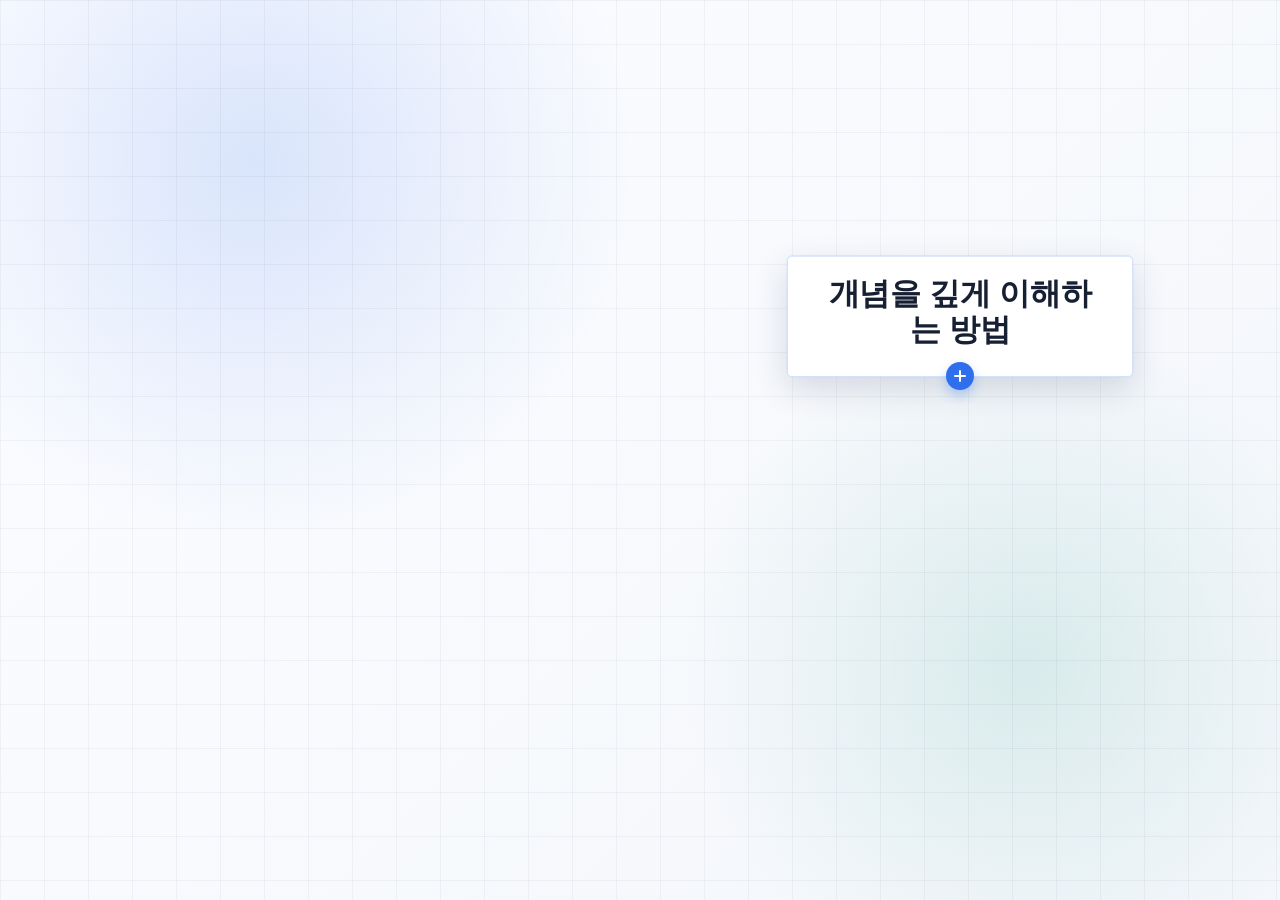
==== 260609/index.html @ b0238415 "Add 260609 mind map HTML" ====
<!doctype html>
<html lang="ko">
<head>
  <meta charset="utf-8">
  <meta name="viewport" content="width=device-width, initial-scale=1">
  <title>인터랙티브 마인드맵</title>
  <style>
    :root {
      --bg: #f4f7fb;
      --ink: #172033;
      --muted: #687386;
      --line: #b9c6d6;
      --blue: #2f6fed;
      --green: #168f78;
      --rose: #d64c74;
      --gold: #c98710;
      --panel: rgba(255, 255, 255, 0.92);
      --shadow: 0 18px 50px rgba(35, 52, 82, 0.16);
    }

    * {
      box-sizing: border-box;
    }

    html,
    body {
      width: 100%;
      height: 100%;
      margin: 0;
      overflow: hidden;
      font-family: "Pretendard", "Segoe UI", "Malgun Gothic", sans-serif;
      color: var(--ink);
      background:
        radial-gradient(circle at 20% 18%, rgba(47, 111, 237, 0.16), transparent 30%),
        radial-gradient(circle at 80% 74%, rgba(22, 143, 120, 0.13), transparent 28%),
        linear-gradient(135deg, #fbfcff 0%, var(--bg) 100%);
    }

    button {
      font: inherit;
    }

    #viewport {
      position: fixed;
      inset: 0;
      display: grid;
      place-items: center;
      background-image:
        linear-gradient(rgba(23, 32, 51, 0.045) 1px, transparent 1px),
        linear-gradient(90deg, rgba(23, 32, 51, 0.045) 1px, transparent 1px);
      background-size: 44px 44px;
    }

    #stage {
      width: 1920px;
      height: 1020px;
      position: relative;
      transform-origin: center center;
      overflow: hidden;
    }

    .mindmap {
      position: absolute;
      inset: 56px 72px;
    }

    .center-topic {
      position: absolute;
      left: 50%;
      top: 72px;
      width: 520px;
      min-height: 146px;
      transform: translateX(-50%);
      display: grid;
      place-items: center;
      padding: 28px 42px 42px;
      text-align: center;
      background: #ffffff;
      border: 2px solid rgba(47, 111, 237, 0.2);
      border-radius: 8px;
      box-shadow: var(--shadow);
    }

    .center-topic h1 {
      margin: 0;
      font-size: 46px;
      line-height: 1.18;
      letter-spacing: 0;
    }

    .toggle {
      width: 42px;
      height: 42px;
      border: 0;
      border-radius: 999px;
      display: inline-grid;
      place-items: center;
      color: #fff;
      background: var(--blue);
      box-shadow: 0 8px 18px rgba(47, 111, 237, 0.32);
      cursor: pointer;
      transition: transform 150ms ease, background 150ms ease, box-shadow 150ms ease;
    }

    .toggle:hover,
    .question:hover,
    .mini-question:hover {
      transform: translateY(-1px);
    }

    .center-topic .toggle {
      position: absolute;
      left: 50%;
      bottom: -21px;
      transform: translateX(-50%);
    }

    .center-topic .toggle:hover {
      transform: translateX(-50%) translateY(-1px);
    }

    .toggle[aria-expanded="true"] {
      background: #172033;
      box-shadow: 0 8px 18px rgba(23, 32, 51, 0.24);
    }

    .icon {
      position: relative;
      width: 18px;
      height: 18px;
    }

    .icon::before,
    .icon::after {
      content: "";
      position: absolute;
      left: 50%;
      top: 50%;
      width: 18px;
      height: 3px;
      border-radius: 999px;
      background: currentColor;
      transform: translate(-50%, -50%);
    }

    .icon::after {
      transform: translate(-50%, -50%) rotate(90deg);
      transition: opacity 150ms ease;
    }

    [aria-expanded="true"] .icon::after {
      opacity: 0;
    }

    .branch-layer {
      position: absolute;
      inset: 0;
      opacity: 0;
      pointer-events: none;
      transition: opacity 180ms ease;
    }

    .branch-layer.is-visible {
      opacity: 1;
      pointer-events: auto;
    }

    .connector {
      position: absolute;
      height: 2px;
      background: var(--line);
      transform-origin: left center;
      opacity: 0.85;
    }

    .connector::after {
      content: "";
      position: absolute;
      right: -5px;
      top: -4px;
      width: 10px;
      height: 10px;
      border-radius: 50%;
      background: var(--line);
    }

    .line-a {
      left: 630px;
      top: 305px;
      width: 380px;
      transform: rotate(25deg);
    }

    .line-b {
      left: 965px;
      top: 300px;
      width: 365px;
      transform: rotate(155deg);
    }

    .line-c {
      left: 832px;
      top: 250px;
      width: 350px;
      transform: rotate(90deg);
    }

    .topic {
      position: absolute;
      width: 360px;
      min-height: 122px;
      padding: 24px 26px 38px;
      background: var(--panel);
      border: 1px solid rgba(104, 115, 134, 0.22);
      border-radius: 8px;
      box-shadow: 0 12px 34px rgba(35, 52, 82, 0.12);
      backdrop-filter: blur(10px);
    }

    .topic[data-topic="thinking"] {
      left: 150px;
      top: 360px;
      border-top: 5px solid var(--blue);
    }

    .topic[data-topic="learning"] {
      right: 150px;
      top: 360px;
      border-top: 5px solid var(--green);
    }

    .topic[data-topic="practice"] {
      left: 50%;
      top: 565px;
      transform: translateX(-50%);
      border-top: 5px solid var(--rose);
    }

    .topic h2 {
      margin: 0 0 8px;
      font-size: 30px;
      line-height: 1.2;
      letter-spacing: 0;
    }

    .topic p {
      margin: 0;
      color: var(--muted);
      font-size: 18px;
      line-height: 1.45;
    }

    .topic .toggle {
      position: absolute;
      left: 50%;
      bottom: -20px;
      transform: translateX(-50%);
    }

    .topic .toggle:hover {
      transform: translateX(-50%) translateY(-1px);
    }

    .cards-layer {
      position: absolute;
      inset: 0;
      opacity: 0;
      pointer-events: none;
      transition: opacity 180ms ease;
    }

    .cards-layer.is-visible {
      opacity: 1;
      pointer-events: auto;
    }

    .concept-card {
      position: absolute;
      width: 360px;
      min-height: 178px;
      padding: 22px 24px;
      background: #ffffff;
      border: 1px solid rgba(104, 115, 134, 0.24);
      border-radius: 8px;
      box-shadow: 0 14px 32px rgba(35, 52, 82, 0.12);
      overflow: hidden;
    }

    .concept-card h3 {
      margin: 0 0 10px;
      font-size: 24px;
      line-height: 1.25;
      letter-spacing: 0;
    }

    .concept-card p {
      margin: 0;
      font-size: 18px;
      line-height: 1.55;
      color: #39445a;
    }

    .concept-card .content {
      opacity: 0;
      transform: translateY(8px);
      transition: opacity 180ms ease, transform 180ms ease;
    }

    .concept-card.is-revealed .content {
      opacity: 1;
      transform: translateY(0);
    }

    .cover {
      position: absolute;
      inset: 0;
      display: grid;
      place-items: center;
      background:
        linear-gradient(135deg, rgba(255, 255, 255, 0.86), rgba(246, 249, 253, 0.94)),
        repeating-linear-gradient(45deg, rgba(47, 111, 237, 0.1) 0 10px, transparent 10px 20px);
      transition: opacity 180ms ease, visibility 180ms ease;
    }

    .concept-card.is-revealed .cover {
      visibility: hidden;
      opacity: 0;
    }

    .question,
    .mini-question {
      border: 0;
      border-radius: 999px;
      display: inline-grid;
      place-items: center;
      color: #fff;
      background: var(--gold);
      cursor: pointer;
      box-shadow: 0 8px 18px rgba(201, 135, 16, 0.26);
      transition: transform 150ms ease, background 150ms ease;
      vertical-align: middle;
    }

    .question {
      width: 64px;
      height: 64px;
      font-size: 34px;
      font-weight: 800;
    }

    .mini-question {
      width: 25px;
      height: 25px;
      margin: 0 3px;
      font-size: 15px;
      font-weight: 800;
    }

    .mini-answer {
      display: none;
      padding: 1px 7px 2px;
      border-radius: 999px;
      color: #0f513f;
      background: #d8f4ea;
      white-space: nowrap;
    }

    .mini-answer.is-visible {
      display: inline;
    }

    .card-t1-a { left: 65px; top: 520px; }
    .card-t1-b { left: 450px; top: 520px; }
    .card-t2-a { right: 450px; top: 520px; }
    .card-t2-b { right: 65px; top: 520px; }
    .card-t3-a { left: 578px; top: 775px; }
    .card-t3-b { right: 578px; top: 775px; }

    .legend {
      position: absolute;
      right: 0;
      bottom: 0;
      width: 360px;
      padding: 16px 20px;
      color: #576276;
      background: rgba(255, 255, 255, 0.68);
      border: 1px solid rgba(104, 115, 134, 0.18);
      border-radius: 8px;
      font-size: 17px;
      line-height: 1.45;
    }
  </style>
</head>
<body>
  <main id="viewport" aria-label="인터랙티브 마인드맵">
    <section id="stage">
      <div class="mindmap">
        <article class="center-topic">
          <h1>개념을 깊게 이해하는 방법</h1>
          <button class="toggle" type="button" aria-expanded="false" aria-controls="topics" aria-label="소주제 펼치기">
            <span class="icon" aria-hidden="true"></span>
          </button>
        </article>

        <div id="topics" class="branch-layer" aria-hidden="true">
          <span class="connector line-a" aria-hidden="true"></span>
          <span class="connector line-b" aria-hidden="true"></span>
          <span class="connector line-c" aria-hidden="true"></span>

          <article class="topic" data-topic="thinking">
            <h2>생각의 구조</h2>
            <p>개념을 단어가 아니라 관계와 기준으로 묶어 봅니다.</p>
            <button class="toggle" type="button" aria-expanded="false" aria-controls="thinking-cards" aria-label="생각의 구조 박스 펼치기">
              <span class="icon" aria-hidden="true"></span>
            </button>
          </article>

          <article class="topic" data-topic="learning">
            <h2>학습의 흐름</h2>
            <p>처음 만난 정보가 오래 남도록 순서를 설계합니다.</p>
            <button class="toggle" type="button" aria-expanded="false" aria-controls="learning-cards" aria-label="학습의 흐름 박스 펼치기">
              <span class="icon" aria-hidden="true"></span>
            </button>
          </article>

          <article class="topic" data-topic="practice">
            <h2>실행과 점검</h2>
            <p>이해가 실제 판단과 행동으로 이어지는지 확인합니다.</p>
            <button class="toggle" type="button" aria-expanded="false" aria-controls="practice-cards" aria-label="실행과 점검 박스 펼치기">
              <span class="icon" aria-hidden="true"></span>
            </button>
          </article>
        </div>

        <div id="thinking-cards" class="cards-layer" aria-hidden="true">
          <article class="concept-card card-t1-a">
            <div class="content">
              <h3>핵심 질문</h3>
              <p>좋은 개념 이해는 “무엇인가?”에서 끝나지 않고
                <button class="mini-question" type="button" aria-label="가려진 설명 보기">?</button><span class="mini-answer">왜 필요한가</span>,
                <button class="mini-question" type="button" aria-label="가려진 설명 보기">?</button><span class="mini-answer">어디까지 적용되는가</span>를 함께 묻습니다.
              </p>
            </div>
            <div class="cover"><button class="question" type="button" aria-label="카드 내용 보기">?</button></div>
          </article>

          <article class="concept-card card-t1-b">
            <div class="content">
              <h3>비교 기준</h3>
              <p>비슷한 개념을 나란히 놓고 공통점, 차이점,
                <button class="mini-question" type="button" aria-label="가려진 설명 보기">?</button><span class="mini-answer">경계 조건</span>을 찾으면 기억이 더 단단해집니다.
              </p>
            </div>
            <div class="cover"><button class="question" type="button" aria-label="카드 내용 보기">?</button></div>
          </article>
        </div>

        <div id="learning-cards" class="cards-layer" aria-hidden="true">
          <article class="concept-card card-t2-a">
            <div class="content">
              <h3>예시 먼저 보기</h3>
              <p>추상적인 정의 전에 구체적 사례를 보면 뇌가
                <button class="mini-question" type="button" aria-label="가려진 설명 보기">?</button><span class="mini-answer">패턴</span>을 먼저 잡고 정의를 받아들입니다.
              </p>
            </div>
            <div class="cover"><button class="question" type="button" aria-label="카드 내용 보기">?</button></div>
          </article>

          <article class="concept-card card-t2-b">
            <div class="content">
              <h3>간격 반복</h3>
              <p>한 번에 오래 보는 것보다 짧게 다시 보는 편이
                <button class="mini-question" type="button" aria-label="가려진 설명 보기">?</button><span class="mini-answer">인출 연습</span>을 늘려 오래 갑니다.
              </p>
            </div>
            <div class="cover"><button class="question" type="button" aria-label="카드 내용 보기">?</button></div>
          </article>
        </div>

        <div id="practice-cards" class="cards-layer" aria-hidden="true">
          <article class="concept-card card-t3-a">
            <div class="content">
              <h3>자기 설명</h3>
              <p>배운 내용을 다른 사람에게 말하듯 풀어 쓰면 빈틈,
                <button class="mini-question" type="button" aria-label="가려진 설명 보기">?</button><span class="mini-answer">가정</span>, 헷갈리는 용어가 드러납니다.
              </p>
            </div>
            <div class="cover"><button class="question" type="button" aria-label="카드 내용 보기">?</button></div>
          </article>

          <article class="concept-card card-t3-b">
            <div class="content">
              <h3>적용 문제</h3>
              <p>새로운 상황에 개념을 적용해 보면 단순 암기인지
                <button class="mini-question" type="button" aria-label="가려진 설명 보기">?</button><span class="mini-answer">전이 가능한 이해</span>인지 구분됩니다.
              </p>
            </div>
            <div class="cover"><button class="question" type="button" aria-label="카드 내용 보기">?</button></div>
          </article>
        </div>

        <aside class="legend">중심 주제의 버튼을 누르면 소주제가, 각 소주제의 버튼을 누르면 카드가 나타납니다. 카드와 문장 속 물음표를 눌러 숨은 내용을 열 수 있습니다.</aside>
      </div>
    </section>
  </main>

  <script>
    const BASE_WIDTH = 1920;
    const BASE_HEIGHT = 1020;
    const stage = document.querySelector("#stage");

    function scaleStage() {
      const scale = Math.min(window.innerWidth / BASE_WIDTH, window.innerHeight / BASE_HEIGHT);
      stage.style.transform = `scale(${scale})`;
    }

    function setLayerVisible(layer, visible) {
      layer.classList.toggle("is-visible", visible);
      layer.setAttribute("aria-hidden", String(!visible));
    }

    function setToggleState(button, expanded) {
      button.setAttribute("aria-expanded", String(expanded));
      const label = button.getAttribute("aria-label") || "";
      button.setAttribute("aria-label", label.replace(expanded ? "펼치기" : "접기", expanded ? "접기" : "펼치기"));
    }

    window.addEventListener("resize", scaleStage);
    scaleStage();

    document.querySelectorAll(".toggle").forEach((button) => {
      button.addEventListener("click", () => {
        const target = document.getElementById(button.getAttribute("aria-controls"));
        const expanded = button.getAttribute("aria-expanded") === "true";
        setToggleState(button, !expanded);
        setLayerVisible(target, !expanded);
      });
    });

    document.querySelectorAll(".question").forEach((button) => {
      button.addEventListener("click", () => {
        button.closest(".concept-card").classList.add("is-revealed");
      });
    });

    document.querySelectorAll(".mini-question").forEach((button) => {
      button.addEventListener("click", () => {
        const answer = button.nextElementSibling;
        answer.classList.add("is-visible");
        button.remove();
      });
    });
  </script>
</body>
</html>
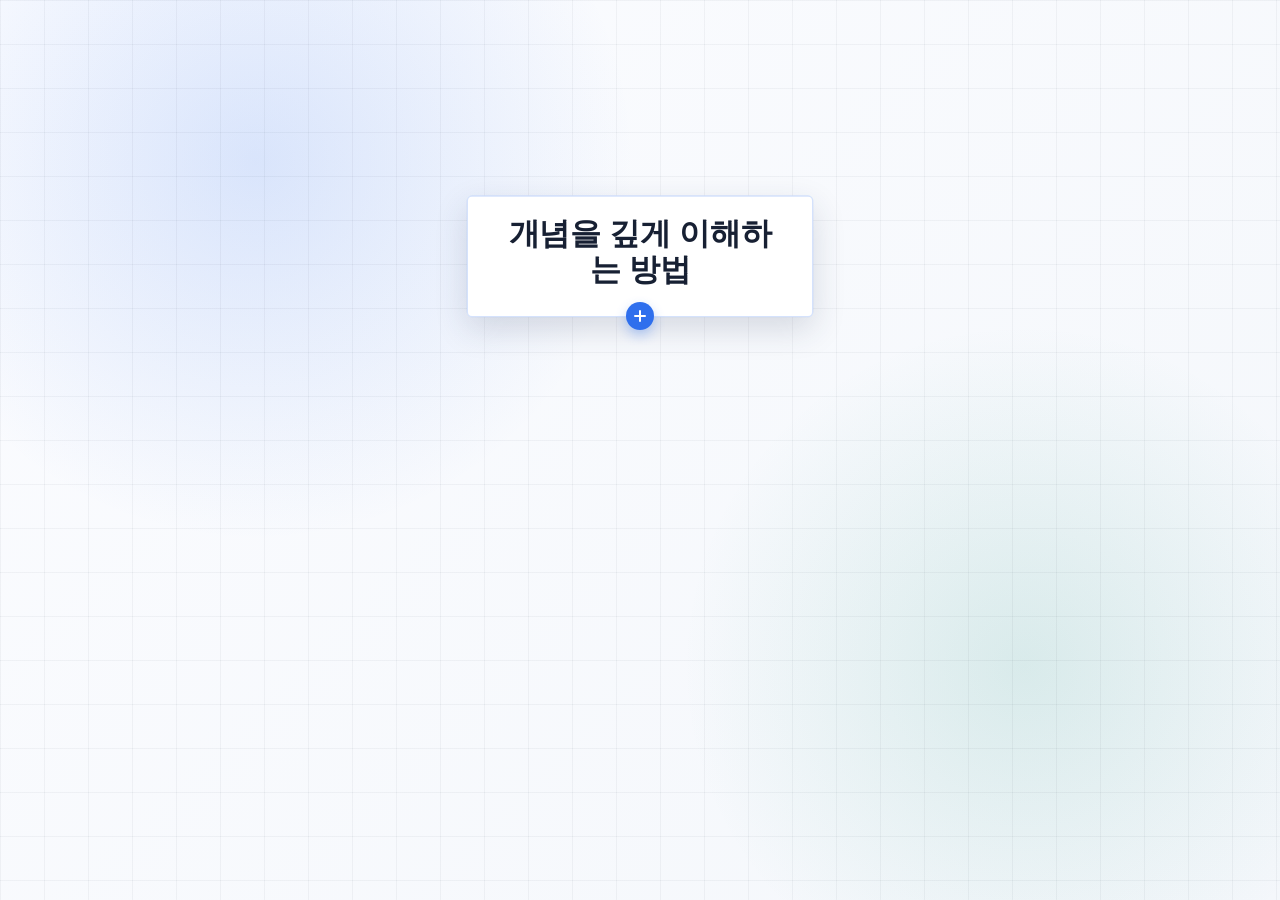
==== commit 94ce7e79: "Refine 260609 mind map interactions" ====
--- a/260609/index.html
+++ b/260609/index.html
@@ -4,392 +4,7 @@
   <meta charset="utf-8">
   <meta name="viewport" content="width=device-width, initial-scale=1">
   <title>인터랙티브 마인드맵</title>
-  <style>
-    :root {
-      --bg: #f4f7fb;
-      --ink: #172033;
-      --muted: #687386;
-      --line: #b9c6d6;
-      --blue: #2f6fed;
-      --green: #168f78;
-      --rose: #d64c74;
-      --gold: #c98710;
-      --panel: rgba(255, 255, 255, 0.92);
-      --shadow: 0 18px 50px rgba(35, 52, 82, 0.16);
-    }
-
-    * {
-      box-sizing: border-box;
-    }
-
-    html,
-    body {
-      width: 100%;
-      height: 100%;
-      margin: 0;
-      overflow: hidden;
-      font-family: "Pretendard", "Segoe UI", "Malgun Gothic", sans-serif;
-      color: var(--ink);
-      background:
-        radial-gradient(circle at 20% 18%, rgba(47, 111, 237, 0.16), transparent 30%),
-        radial-gradient(circle at 80% 74%, rgba(22, 143, 120, 0.13), transparent 28%),
-        linear-gradient(135deg, #fbfcff 0%, var(--bg) 100%);
-    }
-
-    button {
-      font: inherit;
-    }
-
-    #viewport {
-      position: fixed;
-      inset: 0;
-      display: grid;
-      place-items: center;
-      background-image:
-        linear-gradient(rgba(23, 32, 51, 0.045) 1px, transparent 1px),
-        linear-gradient(90deg, rgba(23, 32, 51, 0.045) 1px, transparent 1px);
-      background-size: 44px 44px;
-    }
-
-    #stage {
-      width: 1920px;
-      height: 1020px;
-      position: relative;
-      transform-origin: center center;
-      overflow: hidden;
-    }
-
-    .mindmap {
-      position: absolute;
-      inset: 56px 72px;
-    }
-
-    .center-topic {
-      position: absolute;
-      left: 50%;
-      top: 72px;
-      width: 520px;
-      min-height: 146px;
-      transform: translateX(-50%);
-      display: grid;
-      place-items: center;
-      padding: 28px 42px 42px;
-      text-align: center;
-      background: #ffffff;
-      border: 2px solid rgba(47, 111, 237, 0.2);
-      border-radius: 8px;
-      box-shadow: var(--shadow);
-    }
-
-    .center-topic h1 {
-      margin: 0;
-      font-size: 46px;
-      line-height: 1.18;
-      letter-spacing: 0;
-    }
-
-    .toggle {
-      width: 42px;
-      height: 42px;
-      border: 0;
-      border-radius: 999px;
-      display: inline-grid;
-      place-items: center;
-      color: #fff;
-      background: var(--blue);
-      box-shadow: 0 8px 18px rgba(47, 111, 237, 0.32);
-      cursor: pointer;
-      transition: transform 150ms ease, background 150ms ease, box-shadow 150ms ease;
-    }
-
-    .toggle:hover,
-    .question:hover,
-    .mini-question:hover {
-      transform: translateY(-1px);
-    }
-
-    .center-topic .toggle {
-      position: absolute;
-      left: 50%;
-      bottom: -21px;
-      transform: translateX(-50%);
-    }
-
-    .center-topic .toggle:hover {
-      transform: translateX(-50%) translateY(-1px);
-    }
-
-    .toggle[aria-expanded="true"] {
-      background: #172033;
-      box-shadow: 0 8px 18px rgba(23, 32, 51, 0.24);
-    }
-
-    .icon {
-      position: relative;
-      width: 18px;
-      height: 18px;
-    }
-
-    .icon::before,
-    .icon::after {
-      content: "";
-      position: absolute;
-      left: 50%;
-      top: 50%;
-      width: 18px;
-      height: 3px;
-      border-radius: 999px;
-      background: currentColor;
-      transform: translate(-50%, -50%);
-    }
-
-    .icon::after {
-      transform: translate(-50%, -50%) rotate(90deg);
-      transition: opacity 150ms ease;
-    }
-
-    [aria-expanded="true"] .icon::after {
-      opacity: 0;
-    }
-
-    .branch-layer {
-      position: absolute;
-      inset: 0;
-      opacity: 0;
-      pointer-events: none;
-      transition: opacity 180ms ease;
-    }
-
-    .branch-layer.is-visible {
-      opacity: 1;
-      pointer-events: auto;
-    }
-
-    .connector {
-      position: absolute;
-      height: 2px;
-      background: var(--line);
-      transform-origin: left center;
-      opacity: 0.85;
-    }
-
-    .connector::after {
-      content: "";
-      position: absolute;
-      right: -5px;
-      top: -4px;
-      width: 10px;
-      height: 10px;
-      border-radius: 50%;
-      background: var(--line);
-    }
-
-    .line-a {
-      left: 630px;
-      top: 305px;
-      width: 380px;
-      transform: rotate(25deg);
-    }
-
-    .line-b {
-      left: 965px;
-      top: 300px;
-      width: 365px;
-      transform: rotate(155deg);
-    }
-
-    .line-c {
-      left: 832px;
-      top: 250px;
-      width: 350px;
-      transform: rotate(90deg);
-    }
-
-    .topic {
-      position: absolute;
-      width: 360px;
-      min-height: 122px;
-      padding: 24px 26px 38px;
-      background: var(--panel);
-      border: 1px solid rgba(104, 115, 134, 0.22);
-      border-radius: 8px;
-      box-shadow: 0 12px 34px rgba(35, 52, 82, 0.12);
-      backdrop-filter: blur(10px);
-    }
-
-    .topic[data-topic="thinking"] {
-      left: 150px;
-      top: 360px;
-      border-top: 5px solid var(--blue);
-    }
-
-    .topic[data-topic="learning"] {
-      right: 150px;
-      top: 360px;
-      border-top: 5px solid var(--green);
-    }
-
-    .topic[data-topic="practice"] {
-      left: 50%;
-      top: 565px;
-      transform: translateX(-50%);
-      border-top: 5px solid var(--rose);
-    }
-
-    .topic h2 {
-      margin: 0 0 8px;
-      font-size: 30px;
-      line-height: 1.2;
-      letter-spacing: 0;
-    }
-
-    .topic p {
-      margin: 0;
-      color: var(--muted);
-      font-size: 18px;
-      line-height: 1.45;
-    }
-
-    .topic .toggle {
-      position: absolute;
-      left: 50%;
-      bottom: -20px;
-      transform: translateX(-50%);
-    }
-
-    .topic .toggle:hover {
-      transform: translateX(-50%) translateY(-1px);
-    }
-
-    .cards-layer {
-      position: absolute;
-      inset: 0;
-      opacity: 0;
-      pointer-events: none;
-      transition: opacity 180ms ease;
-    }
-
-    .cards-layer.is-visible {
-      opacity: 1;
-      pointer-events: auto;
-    }
-
-    .concept-card {
-      position: absolute;
-      width: 360px;
-      min-height: 178px;
-      padding: 22px 24px;
-      background: #ffffff;
-      border: 1px solid rgba(104, 115, 134, 0.24);
-      border-radius: 8px;
-      box-shadow: 0 14px 32px rgba(35, 52, 82, 0.12);
-      overflow: hidden;
-    }
-
-    .concept-card h3 {
-      margin: 0 0 10px;
-      font-size: 24px;
-      line-height: 1.25;
-      letter-spacing: 0;
-    }
-
-    .concept-card p {
-      margin: 0;
-      font-size: 18px;
-      line-height: 1.55;
-      color: #39445a;
-    }
-
-    .concept-card .content {
-      opacity: 0;
-      transform: translateY(8px);
-      transition: opacity 180ms ease, transform 180ms ease;
-    }
-
-    .concept-card.is-revealed .content {
-      opacity: 1;
-      transform: translateY(0);
-    }
-
-    .cover {
-      position: absolute;
-      inset: 0;
-      display: grid;
-      place-items: center;
-      background:
-        linear-gradient(135deg, rgba(255, 255, 255, 0.86), rgba(246, 249, 253, 0.94)),
-        repeating-linear-gradient(45deg, rgba(47, 111, 237, 0.1) 0 10px, transparent 10px 20px);
-      transition: opacity 180ms ease, visibility 180ms ease;
-    }
-
-    .concept-card.is-revealed .cover {
-      visibility: hidden;
-      opacity: 0;
-    }
-
-    .question,
-    .mini-question {
-      border: 0;
-      border-radius: 999px;
-      display: inline-grid;
-      place-items: center;
-      color: #fff;
-      background: var(--gold);
-      cursor: pointer;
-      box-shadow: 0 8px 18px rgba(201, 135, 16, 0.26);
-      transition: transform 150ms ease, background 150ms ease;
-      vertical-align: middle;
-    }
-
-    .question {
-      width: 64px;
-      height: 64px;
-      font-size: 34px;
-      font-weight: 800;
-    }
-
-    .mini-question {
-      width: 25px;
-      height: 25px;
-      margin: 0 3px;
-      font-size: 15px;
-      font-weight: 800;
-    }
-
-    .mini-answer {
-      display: none;
-      padding: 1px 7px 2px;
-      border-radius: 999px;
-      color: #0f513f;
-      background: #d8f4ea;
-      white-space: nowrap;
-    }
-
-    .mini-answer.is-visible {
-      display: inline;
-    }
-
-    .card-t1-a { left: 65px; top: 520px; }
-    .card-t1-b { left: 450px; top: 520px; }
-    .card-t2-a { right: 450px; top: 520px; }
-    .card-t2-b { right: 65px; top: 520px; }
-    .card-t3-a { left: 578px; top: 775px; }
-    .card-t3-b { right: 578px; top: 775px; }
-
-    .legend {
-      position: absolute;
-      right: 0;
-      bottom: 0;
-      width: 360px;
-      padding: 16px 20px;
-      color: #576276;
-      background: rgba(255, 255, 255, 0.68);
-      border: 1px solid rgba(104, 115, 134, 0.18);
-      border-radius: 8px;
-      font-size: 17px;
-      line-height: 1.45;
-    }
-  </style>
+  <link rel="stylesheet" href="styles.css">
 </head>
 <body>
   <main id="viewport" aria-label="인터랙티브 마인드맵">
@@ -433,123 +48,78 @@
         </div>
 
         <div id="thinking-cards" class="cards-layer" aria-hidden="true">
+          <span class="card-link card-link-t1-a" aria-hidden="true"></span>
+          <span class="card-link card-link-t1-b" aria-hidden="true"></span>
+
           <article class="concept-card card-t1-a">
             <div class="content">
               <h3>핵심 질문</h3>
-              <p>좋은 개념 이해는 “무엇인가?”에서 끝나지 않고
-                <button class="mini-question" type="button" aria-label="가려진 설명 보기">?</button><span class="mini-answer">왜 필요한가</span>,
-                <button class="mini-question" type="button" aria-label="가려진 설명 보기">?</button><span class="mini-answer">어디까지 적용되는가</span>를 함께 묻습니다.
-              </p>
+              <p>좋은 개념 이해는 “무엇인가?”에서 끝나지 않고 <span class="masked-answer">왜 필요한가</span>, <span class="masked-answer">어디까지 적용되는가</span>를 함께 묻습니다.</p>
             </div>
+            <button class="mini-question" style="--q-left: 151px; --q-top: 88px;" type="button" aria-label="왜 필요한가 보기">?</button>
+            <button class="mini-question" style="--q-left: 237px; --q-top: 88px;" type="button" aria-label="어디까지 적용되는가 보기">?</button>
             <div class="cover"><button class="question" type="button" aria-label="카드 내용 보기">?</button></div>
           </article>
 
           <article class="concept-card card-t1-b">
             <div class="content">
               <h3>비교 기준</h3>
-              <p>비슷한 개념을 나란히 놓고 공통점, 차이점,
-                <button class="mini-question" type="button" aria-label="가려진 설명 보기">?</button><span class="mini-answer">경계 조건</span>을 찾으면 기억이 더 단단해집니다.
-              </p>
+              <p>비슷한 개념을 나란히 놓고 공통점, 차이점, <span class="masked-answer">경계 조건</span>을 찾으면 기억이 더 단단해집니다.</p>
             </div>
+            <button class="mini-question" style="--q-left: 199px; --q-top: 88px;" type="button" aria-label="경계 조건 보기">?</button>
             <div class="cover"><button class="question" type="button" aria-label="카드 내용 보기">?</button></div>
           </article>
         </div>
 
         <div id="learning-cards" class="cards-layer" aria-hidden="true">
+          <span class="card-link card-link-t2-a" aria-hidden="true"></span>
+          <span class="card-link card-link-t2-b" aria-hidden="true"></span>
+
           <article class="concept-card card-t2-a">
             <div class="content">
               <h3>예시 먼저 보기</h3>
-              <p>추상적인 정의 전에 구체적 사례를 보면 뇌가
-                <button class="mini-question" type="button" aria-label="가려진 설명 보기">?</button><span class="mini-answer">패턴</span>을 먼저 잡고 정의를 받아들입니다.
-              </p>
+              <p>추상적인 정의 전에 구체적 사례를 보면 뇌가 <span class="masked-answer">패턴</span>을 먼저 잡고 정의를 받아들입니다.</p>
             </div>
+            <button class="mini-question" style="--q-left: 232px; --q-top: 88px;" type="button" aria-label="패턴 보기">?</button>
             <div class="cover"><button class="question" type="button" aria-label="카드 내용 보기">?</button></div>
           </article>
 
           <article class="concept-card card-t2-b">
             <div class="content">
               <h3>간격 반복</h3>
-              <p>한 번에 오래 보는 것보다 짧게 다시 보는 편이
-                <button class="mini-question" type="button" aria-label="가려진 설명 보기">?</button><span class="mini-answer">인출 연습</span>을 늘려 오래 갑니다.
-              </p>
+              <p>한 번에 오래 보는 것보다 짧게 다시 보는 편이 <span class="masked-answer">인출 연습</span>을 늘려 오래 갑니다.</p>
             </div>
+            <button class="mini-question" style="--q-left: 227px; --q-top: 88px;" type="button" aria-label="인출 연습 보기">?</button>
             <div class="cover"><button class="question" type="button" aria-label="카드 내용 보기">?</button></div>
           </article>
         </div>
 
         <div id="practice-cards" class="cards-layer" aria-hidden="true">
+          <span class="card-link card-link-t3-a" aria-hidden="true"></span>
+          <span class="card-link card-link-t3-b" aria-hidden="true"></span>
+
           <article class="concept-card card-t3-a">
             <div class="content">
               <h3>자기 설명</h3>
-              <p>배운 내용을 다른 사람에게 말하듯 풀어 쓰면 빈틈,
-                <button class="mini-question" type="button" aria-label="가려진 설명 보기">?</button><span class="mini-answer">가정</span>, 헷갈리는 용어가 드러납니다.
-              </p>
+              <p>배운 내용을 다른 사람에게 말하듯 풀어 쓰면 빈틈, <span class="masked-answer">가정</span>, 헷갈리는 용어가 드러납니다.</p>
             </div>
+            <button class="mini-question" style="--q-left: 249px; --q-top: 88px;" type="button" aria-label="가정 보기">?</button>
             <div class="cover"><button class="question" type="button" aria-label="카드 내용 보기">?</button></div>
           </article>
 
           <article class="concept-card card-t3-b">
             <div class="content">
               <h3>적용 문제</h3>
-              <p>새로운 상황에 개념을 적용해 보면 단순 암기인지
-                <button class="mini-question" type="button" aria-label="가려진 설명 보기">?</button><span class="mini-answer">전이 가능한 이해</span>인지 구분됩니다.
-              </p>
+              <p>새로운 상황에 개념을 적용해 보면 단순 암기인지 <span class="masked-answer">전이 가능한 이해</span>인지 구분됩니다.</p>
             </div>
+            <button class="mini-question" style="--q-left: 216px; --q-top: 88px;" type="button" aria-label="전이 가능한 이해 보기">?</button>
             <div class="cover"><button class="question" type="button" aria-label="카드 내용 보기">?</button></div>
           </article>
         </div>
-
-        <aside class="legend">중심 주제의 버튼을 누르면 소주제가, 각 소주제의 버튼을 누르면 카드가 나타납니다. 카드와 문장 속 물음표를 눌러 숨은 내용을 열 수 있습니다.</aside>
       </div>
     </section>
   </main>
 
-  <script>
-    const BASE_WIDTH = 1920;
-    const BASE_HEIGHT = 1020;
-    const stage = document.querySelector("#stage");
-
-    function scaleStage() {
-      const scale = Math.min(window.innerWidth / BASE_WIDTH, window.innerHeight / BASE_HEIGHT);
-      stage.style.transform = `scale(${scale})`;
-    }
-
-    function setLayerVisible(layer, visible) {
-      layer.classList.toggle("is-visible", visible);
-      layer.setAttribute("aria-hidden", String(!visible));
-    }
-
-    function setToggleState(button, expanded) {
-      button.setAttribute("aria-expanded", String(expanded));
-      const label = button.getAttribute("aria-label") || "";
-      button.setAttribute("aria-label", label.replace(expanded ? "펼치기" : "접기", expanded ? "접기" : "펼치기"));
-    }
-
-    window.addEventListener("resize", scaleStage);
-    scaleStage();
-
-    document.querySelectorAll(".toggle").forEach((button) => {
-      button.addEventListener("click", () => {
-        const target = document.getElementById(button.getAttribute("aria-controls"));
-        const expanded = button.getAttribute("aria-expanded") === "true";
-        setToggleState(button, !expanded);
-        setLayerVisible(target, !expanded);
-      });
-    });
-
-    document.querySelectorAll(".question").forEach((button) => {
-      button.addEventListener("click", () => {
-        button.closest(".concept-card").classList.add("is-revealed");
-      });
-    });
-
-    document.querySelectorAll(".mini-question").forEach((button) => {
-      button.addEventListener("click", () => {
-        const answer = button.nextElementSibling;
-        answer.classList.add("is-visible");
-        button.remove();
-      });
-    });
-  </script>
+  <script src="script.js"></script>
 </body>
 </html>
--- a/260609/styles.css
+++ b/260609/styles.css
@@ -0,0 +1,409 @@
+:root {
+  --bg: #f4f7fb;
+  --ink: #172033;
+  --muted: #687386;
+  --line: #b9c6d6;
+  --blue: #2f6fed;
+  --green: #168f78;
+  --rose: #d64c74;
+  --gold: #c98710;
+  --panel: rgba(255, 255, 255, 0.92);
+  --shadow: 0 18px 50px rgba(35, 52, 82, 0.16);
+}
+
+* {
+  box-sizing: border-box;
+}
+
+html,
+body {
+  width: 100%;
+  height: 100%;
+  margin: 0;
+  overflow: hidden;
+  font-family: "Pretendard", "Segoe UI", "Malgun Gothic", sans-serif;
+  color: var(--ink);
+  background:
+    radial-gradient(circle at 20% 18%, rgba(47, 111, 237, 0.16), transparent 30%),
+    radial-gradient(circle at 80% 74%, rgba(22, 143, 120, 0.13), transparent 28%),
+    linear-gradient(135deg, #fbfcff 0%, var(--bg) 100%);
+}
+
+button {
+  font: inherit;
+}
+
+#viewport {
+  position: fixed;
+  inset: 0;
+  overflow: hidden;
+  background-image:
+    linear-gradient(rgba(23, 32, 51, 0.045) 1px, transparent 1px),
+    linear-gradient(90deg, rgba(23, 32, 51, 0.045) 1px, transparent 1px);
+  background-size: 44px 44px;
+}
+
+#stage {
+  position: absolute;
+  left: 50%;
+  top: 50%;
+  width: 1920px;
+  height: 1020px;
+  overflow: hidden;
+  transform: translate(-50%, -50%) scale(var(--stage-scale, 1));
+  transform-origin: center center;
+}
+
+.mindmap {
+  position: absolute;
+  inset: 56px 72px;
+}
+
+.center-topic {
+  position: absolute;
+  left: 50%;
+  top: 72px;
+  width: 520px;
+  min-height: 146px;
+  transform: translateX(-50%);
+  display: grid;
+  place-items: center;
+  padding: 28px 42px 42px;
+  text-align: center;
+  background: #ffffff;
+  border: 2px solid rgba(47, 111, 237, 0.2);
+  border-radius: 8px;
+  box-shadow: var(--shadow);
+}
+
+.center-topic h1 {
+  margin: 0;
+  font-size: 46px;
+  line-height: 1.18;
+  letter-spacing: 0;
+}
+
+.toggle {
+  width: 42px;
+  height: 42px;
+  border: 0;
+  border-radius: 999px;
+  display: inline-grid;
+  place-items: center;
+  color: #fff;
+  background: var(--blue);
+  box-shadow: 0 8px 18px rgba(47, 111, 237, 0.32);
+  cursor: pointer;
+  transition: transform 150ms ease, background 150ms ease, box-shadow 150ms ease;
+}
+
+.toggle:hover,
+.question:hover,
+.mini-question:hover {
+  transform: translateY(-1px);
+}
+
+.center-topic .toggle,
+.topic .toggle {
+  position: absolute;
+  left: 50%;
+  transform: translateX(-50%);
+  z-index: 3;
+}
+
+.center-topic .toggle {
+  bottom: -21px;
+}
+
+.topic .toggle {
+  bottom: -20px;
+}
+
+.center-topic .toggle:hover,
+.topic .toggle:hover {
+  transform: translateX(-50%) translateY(-1px);
+}
+
+.toggle[aria-expanded="true"] {
+  background: #172033;
+  box-shadow: 0 8px 18px rgba(23, 32, 51, 0.24);
+}
+
+.icon {
+  position: relative;
+  width: 18px;
+  height: 18px;
+}
+
+.icon::before,
+.icon::after {
+  content: "";
+  position: absolute;
+  left: 50%;
+  top: 50%;
+  width: 18px;
+  height: 3px;
+  border-radius: 999px;
+  background: currentColor;
+  transform: translate(-50%, -50%);
+}
+
+.icon::after {
+  transform: translate(-50%, -50%) rotate(90deg);
+  transition: opacity 150ms ease;
+}
+
+[aria-expanded="true"] .icon::after {
+  opacity: 0;
+}
+
+.branch-layer,
+.cards-layer {
+  position: absolute;
+  inset: 0;
+  opacity: 0;
+  pointer-events: none;
+  transition: opacity 180ms ease;
+}
+
+.branch-layer.is-visible,
+.cards-layer.is-visible {
+  opacity: 1;
+  pointer-events: auto;
+}
+
+.connector,
+.card-link {
+  position: absolute;
+  height: 2px;
+  background: var(--line);
+  transform-origin: left center;
+  opacity: 0.85;
+}
+
+.connector::after,
+.card-link::after {
+  content: "";
+  position: absolute;
+  right: -5px;
+  top: -4px;
+  width: 10px;
+  height: 10px;
+  border-radius: 50%;
+  background: var(--line);
+}
+
+.line-a {
+  left: 630px;
+  top: 305px;
+  width: 380px;
+  transform: rotate(25deg);
+}
+
+.line-b {
+  left: 965px;
+  top: 300px;
+  width: 365px;
+  transform: rotate(155deg);
+}
+
+.line-c {
+  left: 832px;
+  top: 250px;
+  width: 350px;
+  transform: rotate(90deg);
+}
+
+.topic {
+  position: absolute;
+  width: 360px;
+  min-height: 122px;
+  padding: 24px 26px 38px;
+  background: var(--panel);
+  border: 1px solid rgba(104, 115, 134, 0.22);
+  border-radius: 8px;
+  box-shadow: 0 12px 34px rgba(35, 52, 82, 0.12);
+  backdrop-filter: blur(10px);
+}
+
+.topic[data-topic="thinking"] {
+  left: 150px;
+  top: 360px;
+  border-top: 5px solid var(--blue);
+}
+
+.topic[data-topic="learning"] {
+  right: 150px;
+  top: 360px;
+  border-top: 5px solid var(--green);
+}
+
+.topic[data-topic="practice"] {
+  left: 50%;
+  top: 565px;
+  transform: translateX(-50%);
+  border-top: 5px solid var(--rose);
+}
+
+.topic h2 {
+  margin: 0 0 8px;
+  font-size: 30px;
+  line-height: 1.2;
+  letter-spacing: 0;
+}
+
+.topic p {
+  margin: 0;
+  color: var(--muted);
+  font-size: 18px;
+  line-height: 1.45;
+}
+
+.concept-card {
+  position: absolute;
+  width: 360px;
+  min-height: 178px;
+  padding: 22px 24px;
+  background: #ffffff;
+  border: 1px solid rgba(104, 115, 134, 0.24);
+  border-radius: 8px;
+  box-shadow: 0 14px 32px rgba(35, 52, 82, 0.12);
+  overflow: hidden;
+}
+
+.concept-card h3 {
+  margin: 0 0 10px;
+  font-size: 24px;
+  line-height: 1.25;
+  letter-spacing: 0;
+}
+
+.concept-card p {
+  margin: 0;
+  font-size: 18px;
+  line-height: 1.55;
+  color: #39445a;
+}
+
+.concept-card .content {
+  opacity: 0;
+  transform: translateY(8px);
+  transition: opacity 180ms ease, transform 180ms ease;
+}
+
+.concept-card.is-revealed .content {
+  opacity: 1;
+  transform: translateY(0);
+}
+
+.masked-answer {
+  position: relative;
+  z-index: 1;
+  color: #0f513f;
+  background: #d8f4ea;
+  border-radius: 999px;
+  padding: 1px 7px 2px;
+  white-space: nowrap;
+}
+
+.cover {
+  position: absolute;
+  inset: 0;
+  display: grid;
+  place-items: center;
+  background:
+    linear-gradient(135deg, rgba(255, 255, 255, 0.86), rgba(246, 249, 253, 0.94)),
+    repeating-linear-gradient(45deg, rgba(47, 111, 237, 0.1) 0 10px, transparent 10px 20px);
+  transition: opacity 180ms ease, visibility 180ms ease;
+  z-index: 4;
+}
+
+.concept-card.is-revealed .cover {
+  visibility: hidden;
+  opacity: 0;
+}
+
+.question,
+.mini-question {
+  border: 0;
+  border-radius: 999px;
+  display: inline-grid;
+  place-items: center;
+  color: #fff;
+  background: var(--gold);
+  cursor: pointer;
+  box-shadow: 0 8px 18px rgba(201, 135, 16, 0.26);
+  transition: transform 150ms ease, background 150ms ease, opacity 150ms ease;
+}
+
+.question {
+  width: 64px;
+  height: 64px;
+  font-size: 34px;
+  font-weight: 800;
+}
+
+.mini-question {
+  position: absolute;
+  left: var(--q-left);
+  top: var(--q-top);
+  width: 25px;
+  height: 25px;
+  z-index: 2;
+  font-size: 15px;
+  font-weight: 800;
+}
+
+.mini-question.is-hidden {
+  opacity: 0;
+  pointer-events: none;
+}
+
+.card-t1-a { left: 65px; top: 520px; }
+.card-t1-b { left: 450px; top: 520px; }
+.card-t2-a { right: 450px; top: 520px; }
+.card-t2-b { right: 65px; top: 520px; }
+.card-t3-a { left: 578px; top: 775px; }
+.card-t3-b { right: 578px; top: 775px; }
+
+.card-link-t1-a {
+  left: 330px;
+  top: 505px;
+  width: 95px;
+  transform: rotate(75deg);
+}
+
+.card-link-t1-b {
+  left: 330px;
+  top: 505px;
+  width: 150px;
+  transform: rotate(18deg);
+}
+
+.card-link-t2-a {
+  left: 1310px;
+  top: 505px;
+  width: 150px;
+  transform: rotate(162deg);
+}
+
+.card-link-t2-b {
+  left: 1445px;
+  top: 505px;
+  width: 95px;
+  transform: rotate(105deg);
+}
+
+.card-link-t3-a {
+  left: 858px;
+  top: 705px;
+  width: 120px;
+  transform: rotate(113deg);
+}
+
+.card-link-t3-b {
+  left: 980px;
+  top: 705px;
+  width: 120px;
+  transform: rotate(67deg);
+}
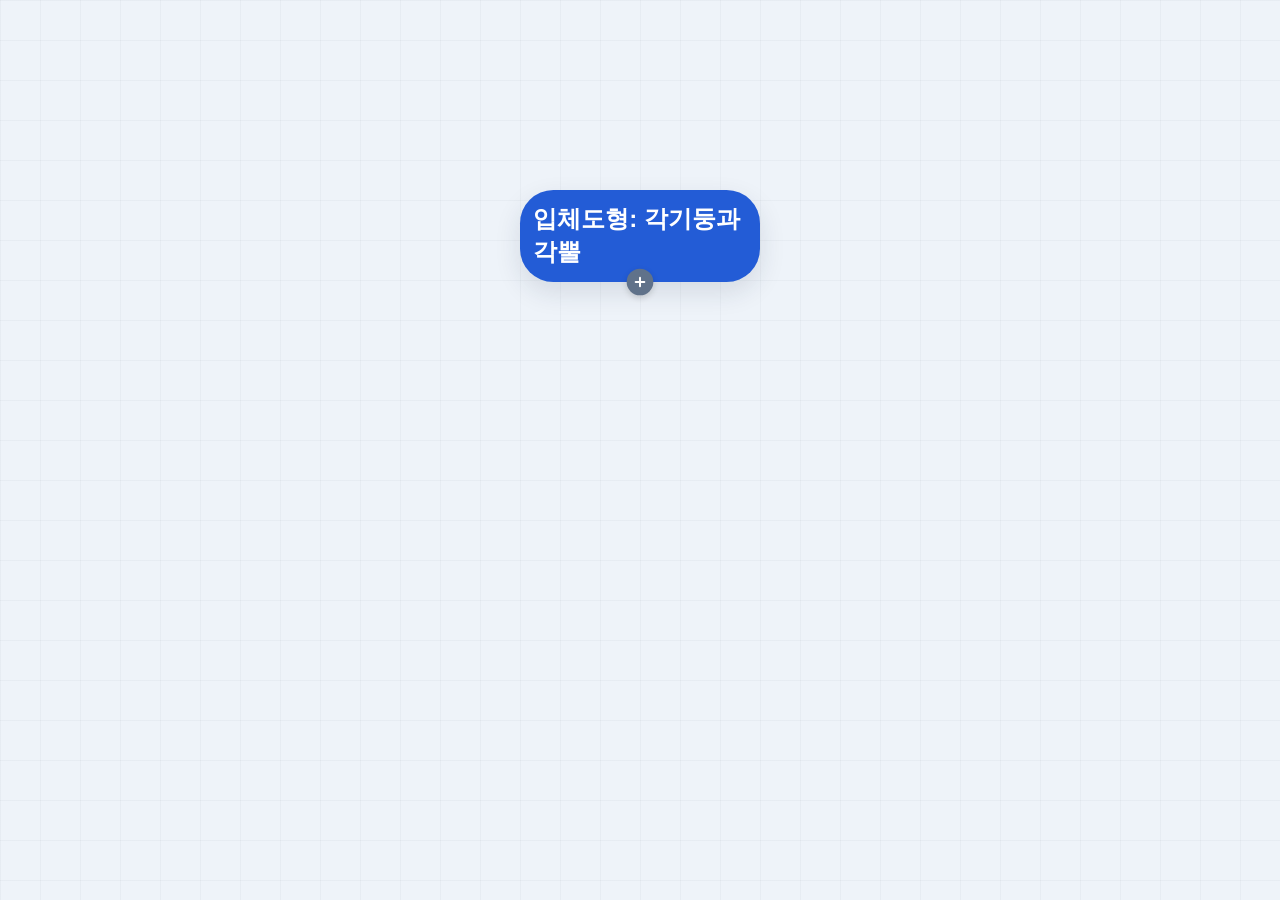
==== commit 562027d9: "260609: 기존 개발물 기반으로 전반적인 스타일 수정 (텍스트는 기존꺼랑은 다르게 조금 변형해서 넣음)" ====
--- a/260609/index.html
+++ b/260609/index.html
@@ -1,125 +1,314 @@
 <!doctype html>
 <html lang="ko">
-<head>
-  <meta charset="utf-8">
-  <meta name="viewport" content="width=device-width, initial-scale=1">
-  <title>인터랙티브 마인드맵</title>
-  <link rel="stylesheet" href="styles.css">
-</head>
-<body>
-  <main id="viewport" aria-label="인터랙티브 마인드맵">
-    <section id="stage">
-      <div class="mindmap">
-        <article class="center-topic">
-          <h1>개념을 깊게 이해하는 방법</h1>
-          <button class="toggle" type="button" aria-expanded="false" aria-controls="topics" aria-label="소주제 펼치기">
-            <span class="icon" aria-hidden="true"></span>
-          </button>
-        </article>
-
-        <div id="topics" class="branch-layer" aria-hidden="true">
-          <span class="connector line-a" aria-hidden="true"></span>
-          <span class="connector line-b" aria-hidden="true"></span>
-          <span class="connector line-c" aria-hidden="true"></span>
-
-          <article class="topic" data-topic="thinking">
-            <h2>생각의 구조</h2>
-            <p>개념을 단어가 아니라 관계와 기준으로 묶어 봅니다.</p>
-            <button class="toggle" type="button" aria-expanded="false" aria-controls="thinking-cards" aria-label="생각의 구조 박스 펼치기">
-              <span class="icon" aria-hidden="true"></span>
-            </button>
-          </article>
-
-          <article class="topic" data-topic="learning">
-            <h2>학습의 흐름</h2>
-            <p>처음 만난 정보가 오래 남도록 순서를 설계합니다.</p>
-            <button class="toggle" type="button" aria-expanded="false" aria-controls="learning-cards" aria-label="학습의 흐름 박스 펼치기">
-              <span class="icon" aria-hidden="true"></span>
-            </button>
-          </article>
-
-          <article class="topic" data-topic="practice">
-            <h2>실행과 점검</h2>
-            <p>이해가 실제 판단과 행동으로 이어지는지 확인합니다.</p>
-            <button class="toggle" type="button" aria-expanded="false" aria-controls="practice-cards" aria-label="실행과 점검 박스 펼치기">
-              <span class="icon" aria-hidden="true"></span>
-            </button>
-          </article>
-        </div>
-
-        <div id="thinking-cards" class="cards-layer" aria-hidden="true">
-          <span class="card-link card-link-t1-a" aria-hidden="true"></span>
-          <span class="card-link card-link-t1-b" aria-hidden="true"></span>
-
-          <article class="concept-card card-t1-a">
-            <div class="content">
-              <h3>핵심 질문</h3>
-              <p>좋은 개념 이해는 “무엇인가?”에서 끝나지 않고 <span class="masked-answer">왜 필요한가</span>, <span class="masked-answer">어디까지 적용되는가</span>를 함께 묻습니다.</p>
-            </div>
-            <button class="mini-question" style="--q-left: 151px; --q-top: 88px;" type="button" aria-label="왜 필요한가 보기">?</button>
-            <button class="mini-question" style="--q-left: 237px; --q-top: 88px;" type="button" aria-label="어디까지 적용되는가 보기">?</button>
-            <div class="cover"><button class="question" type="button" aria-label="카드 내용 보기">?</button></div>
-          </article>
-
-          <article class="concept-card card-t1-b">
-            <div class="content">
-              <h3>비교 기준</h3>
-              <p>비슷한 개념을 나란히 놓고 공통점, 차이점, <span class="masked-answer">경계 조건</span>을 찾으면 기억이 더 단단해집니다.</p>
-            </div>
-            <button class="mini-question" style="--q-left: 199px; --q-top: 88px;" type="button" aria-label="경계 조건 보기">?</button>
-            <div class="cover"><button class="question" type="button" aria-label="카드 내용 보기">?</button></div>
-          </article>
-        </div>
-
-        <div id="learning-cards" class="cards-layer" aria-hidden="true">
-          <span class="card-link card-link-t2-a" aria-hidden="true"></span>
-          <span class="card-link card-link-t2-b" aria-hidden="true"></span>
-
-          <article class="concept-card card-t2-a">
-            <div class="content">
-              <h3>예시 먼저 보기</h3>
-              <p>추상적인 정의 전에 구체적 사례를 보면 뇌가 <span class="masked-answer">패턴</span>을 먼저 잡고 정의를 받아들입니다.</p>
-            </div>
-            <button class="mini-question" style="--q-left: 232px; --q-top: 88px;" type="button" aria-label="패턴 보기">?</button>
-            <div class="cover"><button class="question" type="button" aria-label="카드 내용 보기">?</button></div>
-          </article>
-
-          <article class="concept-card card-t2-b">
-            <div class="content">
-              <h3>간격 반복</h3>
-              <p>한 번에 오래 보는 것보다 짧게 다시 보는 편이 <span class="masked-answer">인출 연습</span>을 늘려 오래 갑니다.</p>
-            </div>
-            <button class="mini-question" style="--q-left: 227px; --q-top: 88px;" type="button" aria-label="인출 연습 보기">?</button>
-            <div class="cover"><button class="question" type="button" aria-label="카드 내용 보기">?</button></div>
-          </article>
-        </div>
-
-        <div id="practice-cards" class="cards-layer" aria-hidden="true">
-          <span class="card-link card-link-t3-a" aria-hidden="true"></span>
-          <span class="card-link card-link-t3-b" aria-hidden="true"></span>
-
-          <article class="concept-card card-t3-a">
-            <div class="content">
-              <h3>자기 설명</h3>
-              <p>배운 내용을 다른 사람에게 말하듯 풀어 쓰면 빈틈, <span class="masked-answer">가정</span>, 헷갈리는 용어가 드러납니다.</p>
-            </div>
-            <button class="mini-question" style="--q-left: 249px; --q-top: 88px;" type="button" aria-label="가정 보기">?</button>
-            <div class="cover"><button class="question" type="button" aria-label="카드 내용 보기">?</button></div>
-          </article>
-
-          <article class="concept-card card-t3-b">
-            <div class="content">
-              <h3>적용 문제</h3>
-              <p>새로운 상황에 개념을 적용해 보면 단순 암기인지 <span class="masked-answer">전이 가능한 이해</span>인지 구분됩니다.</p>
-            </div>
-            <button class="mini-question" style="--q-left: 216px; --q-top: 88px;" type="button" aria-label="전이 가능한 이해 보기">?</button>
-            <div class="cover"><button class="question" type="button" aria-label="카드 내용 보기">?</button></div>
-          </article>
-        </div>
-      </div>
-    </section>
-  </main>
-
-  <script src="script.js"></script>
-</body>
+    <head>
+        <meta charset="utf-8" />
+        <meta name="viewport" content="width=device-width, initial-scale=1" />
+        <title>한눈에 보는 수학 맵! - 각기둥·각뿔 편</title>
+        <link rel="stylesheet" href="styles.css" />
+    </head>
+    <body>
+        <main id="viewport" aria-label="입체도형 개념 맵 인터랙티브">
+            <section id="stage">
+                <div class="mindmap">
+                    <article class="center-topic">
+                        <h1>입체도형: 각기둥과 각뿔</h1>
+                        <button
+                            class="toggle"
+                            type="button"
+                            aria-expanded="false"
+                            aria-controls="topics"
+                            aria-label="세부 주제 열기"
+                        >
+                            <span class="icon" aria-hidden="true"></span>
+                        </button>
+                    </article>
+
+                    <div id="topics" class="branch-layer" aria-hidden="true">
+                        <span class="connector line-a" aria-hidden="true"></span>
+                        <span class="connector line-b" aria-hidden="true"></span>
+
+                        <article class="topic" data-topic="prism">
+                            <h2>기둥 모양 도형</h2>
+                            <button
+                                class="toggle"
+                                type="button"
+                                aria-expanded="false"
+                                aria-controls="prism-cards"
+                                aria-label="각기둥 개념 펼치기"
+                            >
+                                <span class="icon" aria-hidden="true"></span>
+                            </button>
+                        </article>
+
+                        <article class="topic" data-topic="pyramid">
+                            <h2>뿔 모양 도형</h2>
+                            <button
+                                class="toggle"
+                                type="button"
+                                aria-expanded="false"
+                                aria-controls="pyramid-cards"
+                                aria-label="각뿔 개념 펼치기"
+                            >
+                                <span class="icon" aria-hidden="true"></span>
+                            </button>
+                        </article>
+                    </div>
+
+                    <div id="prism-cards" class="cards-layer" aria-hidden="true">
+                        <span class="card-link link-prism-a" aria-hidden="true"></span>
+                        <span class="card-link link-prism-b" aria-hidden="true"></span>
+                        <span class="card-link link-prism-c" aria-hidden="true"></span>
+
+                        <article class="concept-card prism-def">
+                            <div class="content">
+                                <h3>각기둥이란?</h3>
+                                <p>
+                                    위아래의 두 면이 합동이면서 평행한 다각형이고, 옆을 둘러싼 면들이 전부
+                                    직사각형으로 이루어진 입체도형
+                                </p>
+                            </div>
+                            <div class="cover">
+                                <button class="question" type="button" aria-label="각기둥 뜻 확인하기">
+                                    ?
+                                </button>
+                            </div>
+                        </article>
+
+                        <article class="concept-card prism-components">
+                            <div class="content">
+                                <h3>각기둥을 이루는 요소</h3>
+                                <div class="diagram-zone">
+                                    <img src="prism_diagram.png" alt="각기둥의 구성 요소 다이어그램" />
+
+                                    <div
+                                        class="quiz-balloon b-prism-1"
+                                        style="--b-left: 200px; --b-top: 15px"
+                                    >
+                                        <span class="answer-text">마주 보며 평행하고 합동인 두 개의 면</span>
+                                        <button
+                                            class="mini-question pq-prism"
+                                            type="button"
+                                            aria-label="단서 보기"
+                                        >
+                                            ?
+                                        </button>
+                                    </div>
+                                    <div
+                                        class="quiz-balloon b-prism-2"
+                                        style="--b-left: 220px; --b-top: 110px"
+                                    >
+                                        <span class="answer-text">두 개의 밑면 사이를 수직으로 잰 거리</span>
+                                        <button
+                                            class="mini-question pq-prism"
+                                            type="button"
+                                            aria-label="단서 보기"
+                                        >
+                                            ?
+                                        </button>
+                                    </div>
+                                    <div
+                                        class="quiz-balloon b-prism-3"
+                                        style="--b-left: 180px; --b-top: 210px"
+                                    >
+                                        <span class="answer-text">선분과 선분이 만나서 생기는 점</span>
+                                        <button
+                                            class="mini-question pq-prism"
+                                            type="button"
+                                            aria-label="단서 보기"
+                                        >
+                                            ?
+                                        </button>
+                                    </div>
+                                    <div
+                                        class="quiz-balloon b-prism-4"
+                                        style="--b-left: 10px; --b-top: 100px"
+                                    >
+                                        <span class="answer-text">밑면이 아닌 옆을 둘러싼 면</span>
+                                        <button
+                                            class="mini-question pq-prism"
+                                            type="button"
+                                            aria-label="단서 보기"
+                                        >
+                                            ?
+                                        </button>
+                                    </div>
+                                    <div
+                                        class="quiz-balloon b-prism-5"
+                                        style="--b-left: -10px; --b-top: 200px"
+                                    >
+                                        <span class="answer-text">두 면이 만나서 생기는 곧은 선</span>
+                                        <button
+                                            class="mini-question pq-prism"
+                                            type="button"
+                                            aria-label="단서 보기"
+                                        >
+                                            ?
+                                        </button>
+                                    </div>
+                                </div>
+                            </div>
+                            <div class="cover">
+                                <button class="question" type="button" aria-label="각기둥 구성 요소 확인하기">
+                                    ?
+                                </button>
+                            </div>
+                        </article>
+
+                        <article class="concept-card prism-names-dev">
+                            <div class="content">
+                                <div class="sub-section">
+                                    <h3>이름 붙이는 방법</h3>
+                                    <p>
+                                        바닥에 놓이는 밑면의 형태를 보고 정해요. (예: 삼각기둥, 사각기둥 등)
+                                    </p>
+                                </div>
+                                <div class="sub-section">
+                                    <h3>펼쳐놓은 그림</h3>
+                                    <p>
+                                        모서리를 어떻게 가위로 자르는지에 따라 서로 다른 형태들이 그려집니다.
+                                    </p>
+                                </div>
+                            </div>
+                            <div class="cover">
+                                <button class="question" type="button" aria-label="명칭 및 전개도 확인하기">
+                                    ?
+                                </button>
+                            </div>
+                        </article>
+                    </div>
+
+                    <div id="pyramid-cards" class="cards-layer" aria-hidden="true">
+                        <span class="card-link link-pyramid-a" aria-hidden="true"></span>
+                        <span class="card-link link-pyramid-b" aria-hidden="true"></span>
+                        <span class="card-link link-pyramid-c" aria-hidden="true"></span>
+
+                        <article class="concept-card pyramid-def">
+                            <div class="content">
+                                <h3>각뿔이란?</h3>
+                                <p>
+                                    바닥면은 다각형 모양이고, 옆면들은 모두 하나의 꼭짓점으로 모이는 삼각형
+                                    모양인 입체도형
+                                </p>
+                            </div>
+                            <div class="cover">
+                                <button class="question" type="button" aria-label="각뿔 뜻 확인하기">
+                                    ?
+                                </button>
+                            </div>
+                        </article>
+
+                        <article class="concept-card pyramid-components">
+                            <div class="content">
+                                <h3>각뿔을 이루는 요소</h3>
+                                <div class="diagram-zone">
+                                    <img src="pyramid_diagram.png" alt="각뿔의 구성 요소 다이어그램" />
+
+                                    <div
+                                        class="quiz-balloon b-pyramid-1"
+                                        style="--b-left: 190px; --b-top: 40px"
+                                    >
+                                        <span class="answer-text"
+                                            >삼각형인 옆면들이 위에서 한데 모이는 꼭짓점</span
+                                        >
+                                        <button
+                                            class="mini-question pq-pyramid"
+                                            type="button"
+                                            aria-label="단서 보기"
+                                        >
+                                            ?
+                                        </button>
+                                    </div>
+                                    <div
+                                        class="quiz-balloon b-pyramid-2"
+                                        style="--b-left: 210px; --b-top: 110px"
+                                    >
+                                        <span class="answer-text"
+                                            >가장 위의 꼭짓점부터 밑면까지 수직으로 내려온 거리</span
+                                        >
+                                        <button
+                                            class="mini-question pq-pyramid"
+                                            type="button"
+                                            aria-label="단서 보기"
+                                        >
+                                            ?
+                                        </button>
+                                    </div>
+                                    <div
+                                        class="quiz-balloon b-pyramid-3"
+                                        style="--b-left: 200px; --b-top: 190px"
+                                    >
+                                        <span class="answer-text">모서리끼리 부딪쳐서 만나는 뾰족한 점</span>
+                                        <button
+                                            class="mini-question pq-pyramid"
+                                            type="button"
+                                            aria-label="단서 보기"
+                                        >
+                                            ?
+                                        </button>
+                                    </div>
+                                    <div
+                                        class="quiz-balloon b-pyramid-4"
+                                        style="--b-left: 5px; --b-top: 60px"
+                                    >
+                                        <span class="answer-text">면과 면의 경계가 되는 선분</span>
+                                        <button
+                                            class="mini-question pq-pyramid"
+                                            type="button"
+                                            aria-label="단서 보기"
+                                        >
+                                            ?
+                                        </button>
+                                    </div>
+                                    <div
+                                        class="quiz-balloon b-pyramid-5"
+                                        style="--b-left: 10px; --b-top: 150px"
+                                    >
+                                        <span class="answer-text">밑면을 둘러싸고 있는 세모 모양의 면들</span>
+                                        <button
+                                            class="mini-question pq-pyramid"
+                                            type="button"
+                                            aria-label="단서 보기"
+                                        >
+                                            ?
+                                        </button>
+                                    </div>
+                                    <div
+                                        class="quiz-balloon b-pyramid-6"
+                                        style="--b-left: 40px; --b-top: 230px"
+                                    >
+                                        <span class="answer-text">도형의 기준이 되는 바닥의 면</span>
+                                        <button
+                                            class="mini-question pq-pyramid"
+                                            type="button"
+                                            aria-label="단서 보기"
+                                        >
+                                            ?
+                                        </button>
+                                    </div>
+                                </div>
+                            </div>
+                            <div class="cover">
+                                <button class="question" type="button" aria-label="각뿔 구성 요소 확인하기">
+                                    ?
+                                </button>
+                            </div>
+                        </article>
+
+                        <article class="concept-card pyramid-names">
+                            <div class="content">
+                                <h3>명칭을 정하는 법</h3>
+                                <p>바닥을 지탱하는 면의 각형에 따라 결정돼요. (예: 삼각뿔, 사각뿔, 오각뿔)</p>
+                            </div>
+                            <div class="cover">
+                                <button class="question" type="button" aria-label="각뿔 이름 확인하기">
+                                    ?
+                                </button>
+                            </div>
+                        </article>
+                    </div>
+                </div>
+            </section>
+        </main>
+        <script src="script.js"></script>
+    </body>
 </html>
--- a/260609/styles.css
+++ b/260609/styles.css
@@ -1,409 +1,422 @@
 :root {
-  --bg: #f4f7fb;
-  --ink: #172033;
-  --muted: #687386;
-  --line: #b9c6d6;
-  --blue: #2f6fed;
-  --green: #168f78;
-  --rose: #d64c74;
-  --gold: #c98710;
-  --panel: rgba(255, 255, 255, 0.92);
-  --shadow: 0 18px 50px rgba(35, 52, 82, 0.16);
+    --bg: #f0f6fc;
+    --ink: #1c2438;
+    --muted: #606d82;
+    --line: #aac0d8;
+    --blue: #235cd6;
+    --orange: #e6683b; /* 각기둥 메인 컬러 */
+    --green: #3ca66d; /* 각뿔 메인 컬러 */
+    --gold: #f2aa24; /* 대문짝 물음표 */
+    --panel: rgba(255, 255, 255, 0.95);
+    --shadow: 0 15px 40px rgba(25, 40, 65, 0.12);
 }
 
 * {
-  box-sizing: border-box;
-}
-
+    box-sizing: border-box;
+}
 html,
 body {
-  width: 100%;
-  height: 100%;
-  margin: 0;
-  overflow: hidden;
-  font-family: "Pretendard", "Segoe UI", "Malgun Gothic", sans-serif;
-  color: var(--ink);
-  background:
-    radial-gradient(circle at 20% 18%, rgba(47, 111, 237, 0.16), transparent 30%),
-    radial-gradient(circle at 80% 74%, rgba(22, 143, 120, 0.13), transparent 28%),
-    linear-gradient(135deg, #fbfcff 0%, var(--bg) 100%);
+    width: 100%;
+    height: 100%;
+    margin: 0;
+    overflow: hidden;
+    font-family: 'Pretendard', sans-serif;
+    color: var(--ink);
+    background: #eef3f9;
 }
 
 button {
-  font: inherit;
+    font: inherit;
+    cursor: pointer;
 }
 
 #viewport {
-  position: fixed;
-  inset: 0;
-  overflow: hidden;
-  background-image:
-    linear-gradient(rgba(23, 32, 51, 0.045) 1px, transparent 1px),
-    linear-gradient(90deg, rgba(23, 32, 51, 0.045) 1px, transparent 1px);
-  background-size: 44px 44px;
+    position: fixed;
+    inset: 0;
+    overflow: hidden;
+    background-image:
+        linear-gradient(rgba(23, 32, 51, 0.03) 1px, transparent 1px),
+        linear-gradient(90deg, rgba(23, 32, 51, 0.03) 1px, transparent 1px);
+    background-size: 40px 40px;
 }
 
 #stage {
-  position: absolute;
-  left: 50%;
-  top: 50%;
-  width: 1920px;
-  height: 1020px;
-  overflow: hidden;
-  transform: translate(-50%, -50%) scale(var(--stage-scale, 1));
-  transform-origin: center center;
+    position: absolute;
+    left: 50%;
+    top: 50%;
+    width: 1920px;
+    height: 1020px;
+    transform: translate(-50%, -50%) scale(var(--stage-scale, 1));
+    transform-origin: center center;
 }
 
 .mindmap {
-  position: absolute;
-  inset: 56px 72px;
-}
-
+    position: absolute;
+    inset: 0;
+}
+
+/* 중앙 대주제 노드 */
 .center-topic {
-  position: absolute;
-  left: 50%;
-  top: 72px;
-  width: 520px;
-  min-height: 146px;
-  transform: translateX(-50%);
-  display: grid;
-  place-items: center;
-  padding: 28px 42px 42px;
-  text-align: center;
-  background: #ffffff;
-  border: 2px solid rgba(47, 111, 237, 0.2);
-  border-radius: 8px;
-  box-shadow: var(--shadow);
-}
-
+    position: absolute;
+    left: 50%;
+    top: 120px;
+    width: 360px;
+    min-height: 100px;
+    transform: translateX(-50%);
+    display: grid;
+    place-items: center;
+    background: var(--blue);
+    color: #fff;
+    border-radius: 50px;
+    box-shadow: var(--shadow);
+    z-index: 10; /* 최상단 유지 */
+}
 .center-topic h1 {
-  margin: 0;
-  font-size: 46px;
-  line-height: 1.18;
-  letter-spacing: 0;
-}
-
+    margin: 0;
+    font-size: 36px;
+    padding: 20px;
+    font-weight: 700;
+}
+.center-topic .toggle {
+    position: absolute;
+    bottom: -20px;
+    left: 50%;
+    transform: translateX(-50%);
+}
+
+/* 공통 토글 버튼 스타일 */
 .toggle {
-  width: 42px;
-  height: 42px;
-  border: 0;
-  border-radius: 999px;
-  display: inline-grid;
-  place-items: center;
-  color: #fff;
-  background: var(--blue);
-  box-shadow: 0 8px 18px rgba(47, 111, 237, 0.32);
-  cursor: pointer;
-  transition: transform 150ms ease, background 150ms ease, box-shadow 150ms ease;
-}
-
-.toggle:hover,
-.question:hover,
-.mini-question:hover {
-  transform: translateY(-1px);
-}
-
-.center-topic .toggle,
-.topic .toggle {
-  position: absolute;
-  left: 50%;
-  transform: translateX(-50%);
-  z-index: 3;
-}
-
-.center-topic .toggle {
-  bottom: -21px;
-}
-
-.topic .toggle {
-  bottom: -20px;
-}
-
-.center-topic .toggle:hover,
-.topic .toggle:hover {
-  transform: translateX(-50%) translateY(-1px);
-}
-
-.toggle[aria-expanded="true"] {
-  background: #172033;
-  box-shadow: 0 8px 18px rgba(23, 32, 51, 0.24);
+    width: 40px;
+    height: 40px;
+    border: 0;
+    border-radius: 50%;
+    color: #fff;
+    background: #60728a;
+    box-shadow: 0 4px 10px rgba(0, 0, 0, 0.15);
+    display: grid;
+    place-items: center;
+    z-index: 5;
+}
+.toggle[aria-expanded='true'] {
+    background: var(--ink);
 }
 
 .icon {
-  position: relative;
-  width: 18px;
-  height: 18px;
-}
-
+    position: relative;
+    width: 16px;
+    height: 16px;
+}
 .icon::before,
 .icon::after {
-  content: "";
-  position: absolute;
-  left: 50%;
-  top: 50%;
-  width: 18px;
-  height: 3px;
-  border-radius: 999px;
-  background: currentColor;
-  transform: translate(-50%, -50%);
-}
-
+    content: '';
+    position: absolute;
+    left: 50%;
+    top: 50%;
+    width: 16px;
+    height: 3px;
+    background: currentColor;
+    transform: translate(-50%, -50%);
+    border-radius: 2px;
+}
 .icon::after {
-  transform: translate(-50%, -50%) rotate(90deg);
-  transition: opacity 150ms ease;
-}
-
-[aria-expanded="true"] .icon::after {
-  opacity: 0;
-}
-
+    transform: translate(-50%, -50%) rotate(90deg);
+    transition: opacity 0.15s;
+}
+[aria-expanded='true'] .icon::after {
+    opacity: 0;
+}
+
+/* 🌟 레이어 제어 핵심: 뒷배경 클릭 관통 처리 */
 .branch-layer,
 .cards-layer {
-  position: absolute;
-  inset: 0;
-  opacity: 0;
-  pointer-events: none;
-  transition: opacity 180ms ease;
-}
-
+    position: absolute;
+    inset: 0;
+    opacity: 0;
+    transition: opacity 200ms ease;
+    pointer-events: none; /* 레이어 자체는 클릭 무시 */
+}
 .branch-layer.is-visible,
 .cards-layer.is-visible {
-  opacity: 1;
-  pointer-events: auto;
-}
-
+    opacity: 1;
+    pointer-events: none;
+}
+/* 레이어 내부의 실제 컴포넌트들만 마우스 클릭 허용 */
+.branch-layer.is-visible .topic,
+.branch-layer.is-visible .connector,
+.cards-layer.is-visible .concept-card,
+.cards-layer.is-visible .card-link {
+    pointer-events: auto;
+}
+
+/* 연결선 선두점 디자인 */
 .connector,
 .card-link {
-  position: absolute;
-  height: 2px;
-  background: var(--line);
-  transform-origin: left center;
-  opacity: 0.85;
-}
-
+    position: absolute;
+    height: 3px;
+    background: var(--line);
+    transform-origin: left center;
+}
 .connector::after,
 .card-link::after {
-  content: "";
-  position: absolute;
-  right: -5px;
-  top: -4px;
-  width: 10px;
-  height: 10px;
-  border-radius: 50%;
-  background: var(--line);
-}
-
+    content: '';
+    position: absolute;
+    right: -4px;
+    top: -3px;
+    width: 9px;
+    height: 9px;
+    border-radius: 50%;
+    background: var(--line);
+}
+
+/* 대주제 노드 (각기둥 / 각뿔) */
+.topic {
+    position: absolute;
+    width: 180px;
+    padding: 15px;
+    text-align: center;
+    background: #fff;
+    border-radius: 30px;
+    box-shadow: var(--shadow);
+}
+.topic h2 {
+    margin: 0;
+    font-size: 24px;
+}
+.topic .toggle {
+    position: absolute;
+    bottom: -20px;
+    left: 50%;
+    transform: translateX(-50%);
+}
+
+.topic[data-topic='prism'] {
+    left: 650px;
+    top: 320px;
+    border: 3px solid var(--orange);
+    color: var(--orange);
+}
+.topic[data-topic='pyramid'] {
+    right: 650px;
+    top: 320px;
+    border: 3px solid var(--green);
+    color: var(--green);
+}
+
+/* 1단계: 중앙 노드(각기둥과 각뿔) -> 각기둥/각뿔 토글 버튼으로 이어지는 선 */
+
+/* 왼쪽 선 (각기둥 박스의 상단 중앙 X:740, Y:320 지점으로 연결) */
 .line-a {
-  left: 630px;
-  top: 305px;
-  width: 380px;
-  transform: rotate(25deg);
-}
-
+    left: 960px;
+    top: 220px;
+    width: 242px;         /* 정밀 계산 거리: 241.66px */
+    transform: rotate(155.6deg); /* 정밀 계산 각도: 155.56° */
+}
+
+/* 오른쪽 선 (각뿔 박스의 상단 중앙 X:1180, Y:320 지점으로 연결) */
 .line-b {
-  left: 965px;
-  top: 300px;
-  width: 365px;
-  transform: rotate(155deg);
-}
-
-.line-c {
-  left: 832px;
-  top: 250px;
-  width: 350px;
-  transform: rotate(90deg);
-}
-
-.topic {
-  position: absolute;
-  width: 360px;
-  min-height: 122px;
-  padding: 24px 26px 38px;
-  background: var(--panel);
-  border: 1px solid rgba(104, 115, 134, 0.22);
-  border-radius: 8px;
-  box-shadow: 0 12px 34px rgba(35, 52, 82, 0.12);
-  backdrop-filter: blur(10px);
-}
-
-.topic[data-topic="thinking"] {
-  left: 150px;
-  top: 360px;
-  border-top: 5px solid var(--blue);
-}
-
-.topic[data-topic="learning"] {
-  right: 150px;
-  top: 360px;
-  border-top: 5px solid var(--green);
-}
-
-.topic[data-topic="practice"] {
-  left: 50%;
-  top: 565px;
-  transform: translateX(-50%);
-  border-top: 5px solid var(--rose);
-}
-
-.topic h2 {
-  margin: 0 0 8px;
-  font-size: 30px;
-  line-height: 1.2;
-  letter-spacing: 0;
-}
-
-.topic p {
-  margin: 0;
-  color: var(--muted);
-  font-size: 18px;
-  line-height: 1.45;
-}
-
+    left: 960px;
+    top: 220px;
+    width: 242px;         /* 정밀 계산 거리: 241.66px */
+    transform: rotate(24.4deg);  /* 정밀 계산 각도: 24.44° */
+}
+
+/* 개념 카드 공통 디자인 */
 .concept-card {
-  position: absolute;
-  width: 360px;
-  min-height: 178px;
-  padding: 22px 24px;
-  background: #ffffff;
-  border: 1px solid rgba(104, 115, 134, 0.24);
-  border-radius: 8px;
-  box-shadow: 0 14px 32px rgba(35, 52, 82, 0.12);
-  overflow: hidden;
-}
-
+    position: absolute;
+    background: #fff;
+    border-radius: 20px;
+    padding: 20px;
+    box-shadow: var(--shadow);
+    overflow: hidden;
+}
 .concept-card h3 {
-  margin: 0 0 10px;
-  font-size: 24px;
-  line-height: 1.25;
-  letter-spacing: 0;
-}
-
+    margin: 0 0 10px 0;
+    font-size: 22px;
+    color: var(--ink);
+}
 .concept-card p {
-  margin: 0;
-  font-size: 18px;
-  line-height: 1.55;
-  color: #39445a;
-}
-
-.concept-card .content {
-  opacity: 0;
-  transform: translateY(8px);
-  transition: opacity 180ms ease, transform 180ms ease;
-}
-
-.concept-card.is-revealed .content {
-  opacity: 1;
-  transform: translateY(0);
-}
-
-.masked-answer {
-  position: relative;
-  z-index: 1;
-  color: #0f513f;
-  background: #d8f4ea;
-  border-radius: 999px;
-  padding: 1px 7px 2px;
-  white-space: nowrap;
-}
-
+    margin: 0;
+    font-size: 17px;
+    line-height: 1.5;
+    color: var(--muted);
+}
+
+/* 카드 커버 및 대형 물음표 */
 .cover {
-  position: absolute;
-  inset: 0;
-  display: grid;
-  place-items: center;
-  background:
-    linear-gradient(135deg, rgba(255, 255, 255, 0.86), rgba(246, 249, 253, 0.94)),
-    repeating-linear-gradient(45deg, rgba(47, 111, 237, 0.1) 0 10px, transparent 10px 20px);
-  transition: opacity 180ms ease, visibility 180ms ease;
-  z-index: 4;
-}
-
+    position: absolute;
+    inset: 0;
+    display: grid;
+    place-items: center;
+    z-index: 4;
+    background: linear-gradient(135deg, #f5f9ff, #edf3fc);
+}
 .concept-card.is-revealed .cover {
-  visibility: hidden;
-  opacity: 0;
-}
-
-.question,
+    display: none;
+}
+.question {
+    width: 55px;
+    height: 55px;
+    border: 0;
+    border-radius: 50%;
+    background: var(--gold);
+    color: #fff;
+    font-size: 28px;
+    font-weight: 800;
+    box-shadow: 0 5px 15px rgba(242, 170, 36, 0.3);
+}
+
+/* 📝 말풍선 퀴즈 시스템 스타일 (교과서 레이아웃 구현용) */
+.diagram-zone {
+    position: relative;
+    width: 100%;
+    height: 320px;
+    margin-top: 15px;
+    display: grid;
+    place-items: center;
+}
+.diagram-zone img {
+    max-height: 100%;
+    object-fit: contain;
+}
+
+.quiz-balloon {
+    position: absolute;
+    left: var(--b-left);
+    top: var(--b-top);
+    min-width: 140px;
+    padding: 8px 12px;
+    background: #f8fafc;
+    border: 2px solid #cbd5e1;
+    border-radius: 12px;
+    display: flex;
+    align-items: center;
+    justify-content: center;
+}
+.answer-text {
+    font-size: 14px;
+    font-weight: 600;
+    text-align: center;
+    color: #334155;
+}
+
+/* 미니 물음표 버튼 토글 시스템 스타일 */
 .mini-question {
-  border: 0;
-  border-radius: 999px;
-  display: inline-grid;
-  place-items: center;
-  color: #fff;
-  background: var(--gold);
-  cursor: pointer;
-  box-shadow: 0 8px 18px rgba(201, 135, 16, 0.26);
-  transition: transform 150ms ease, background 150ms ease, opacity 150ms ease;
-}
-
-.question {
-  width: 64px;
-  height: 64px;
-  font-size: 34px;
-  font-weight: 800;
-}
-
-.mini-question {
-  position: absolute;
-  left: var(--q-left);
-  top: var(--q-top);
-  width: 25px;
-  height: 25px;
-  z-index: 2;
-  font-size: 15px;
-  font-weight: 800;
-}
-
+    position: absolute;
+    inset: -1px;
+    width: calc(100% + 2px);
+    height: calc(100% + 2px);
+    border: 0;
+    border-radius: 10px;
+    color: #fff;
+    font-size: 16px;
+    font-weight: 800;
+    transition:
+        opacity 0.2s,
+        cubic-bezier(0.4, 0, 0.2, 1);
+    z-index: 2;
+}
+/* 각기둥 영역 퀴즈는 주황색, 각뿔 영역 퀴즈는 초록색 베이스 */
+.pq-prism {
+    background: var(--orange);
+    box-shadow: 0 3px 8px rgba(230, 104, 59, 0.3);
+}
+.pq-pyramid {
+    background: var(--green);
+    box-shadow: 0 3px 8px rgba(60, 166, 109, 0.3);
+}
+
+/* 핵심 변경: hidden 상태일 때 물리적으로 남아있어 다시 누를 수 있게 투명도만 0 처리 */
 .mini-question.is-hidden {
-  opacity: 0;
-  pointer-events: none;
-}
-
-.card-t1-a { left: 65px; top: 520px; }
-.card-t1-b { left: 450px; top: 520px; }
-.card-t2-a { right: 450px; top: 520px; }
-.card-t2-b { right: 65px; top: 520px; }
-.card-t3-a { left: 578px; top: 775px; }
-.card-t3-b { right: 578px; top: 775px; }
-
-.card-link-t1-a {
-  left: 330px;
-  top: 505px;
-  width: 95px;
-  transform: rotate(75deg);
-}
-
-.card-link-t1-b {
-  left: 330px;
-  top: 505px;
-  width: 150px;
-  transform: rotate(18deg);
-}
-
-.card-link-t2-a {
-  left: 1310px;
-  top: 505px;
-  width: 150px;
-  transform: rotate(162deg);
-}
-
-.card-link-t2-b {
-  left: 1445px;
-  top: 505px;
-  width: 95px;
-  transform: rotate(105deg);
-}
-
-.card-link-t3-a {
-  left: 858px;
-  top: 705px;
-  width: 120px;
-  transform: rotate(113deg);
-}
-
-.card-link-t3-b {
-  left: 980px;
-  top: 705px;
-  width: 120px;
-  transform: rotate(67deg);
-}
+    opacity: 0;
+    box-shadow: none;
+}
+
+/* 📐 전체 카드 상세 좌표 매핑 (교과서 기준 배치) */
+/* 각기둥 그룹 (좌측 배치) */
+.prism-def {
+    left: 120px;
+    top: 120px;
+    width: 400px;
+    border-top: 6px solid var(--orange);
+}
+.prism-components {
+    left: 120px;
+    top: 310px;
+    width: 450px;
+    height: 420px;
+    border-top: 6px solid var(--orange);
+}
+.prism-names-dev {
+    left: 120px;
+    top: 750px;
+    width: 750px;
+    height: 200px;
+    border-top: 6px solid var(--orange);
+}
+.prism-names-dev .content {
+    display: flex;
+    gap: 30px;
+}
+.prism-names-dev .sub-section {
+    flex: 1;
+}
+
+/* 각뿔 그룹 (우측 배치) */
+.pyramid-def {
+    right: 120px;
+    top: 120px;
+    width: 400px;
+    border-top: 6px solid var(--green);
+}
+.pyramid-components {
+    right: 120px;
+    top: 310px;
+    width: 450px;
+    height: 420px;
+    border-top: 6px solid var(--green);
+}
+.pyramid-names {
+    right: 120px;
+    top: 750px;
+    width: 450px;
+    border-top: 6px solid var(--green);
+}
+
+/* 카드 연결선 구조선 배치 */
+.link-prism-a {
+    left: 659px;
+    top: 327px;
+    width: 160px;
+    transform: rotate(215deg);
+}
+.link-prism-b {
+    left: 653px;
+    top: 354px;
+    width: 90px;
+    transform: rotate(170deg);
+}
+.link-prism-c {
+    left: 739px;
+    top: 400px;
+    width: 360px;
+    transform: rotate(100deg);
+}
+
+.link-pyramid-a {
+    right: 425px;
+    top: 337px;
+    width: 230px;
+    transform: rotate(-55deg);
+}
+.link-pyramid-b {
+    right: 561px;
+    top: 364px;
+    width: 90px;
+    transform: rotate(10deg);
+}
+.link-pyramid-c {
+    right: 279px;
+    top: 390px;
+    width: 460px;
+    transform: rotate(68deg);
+}
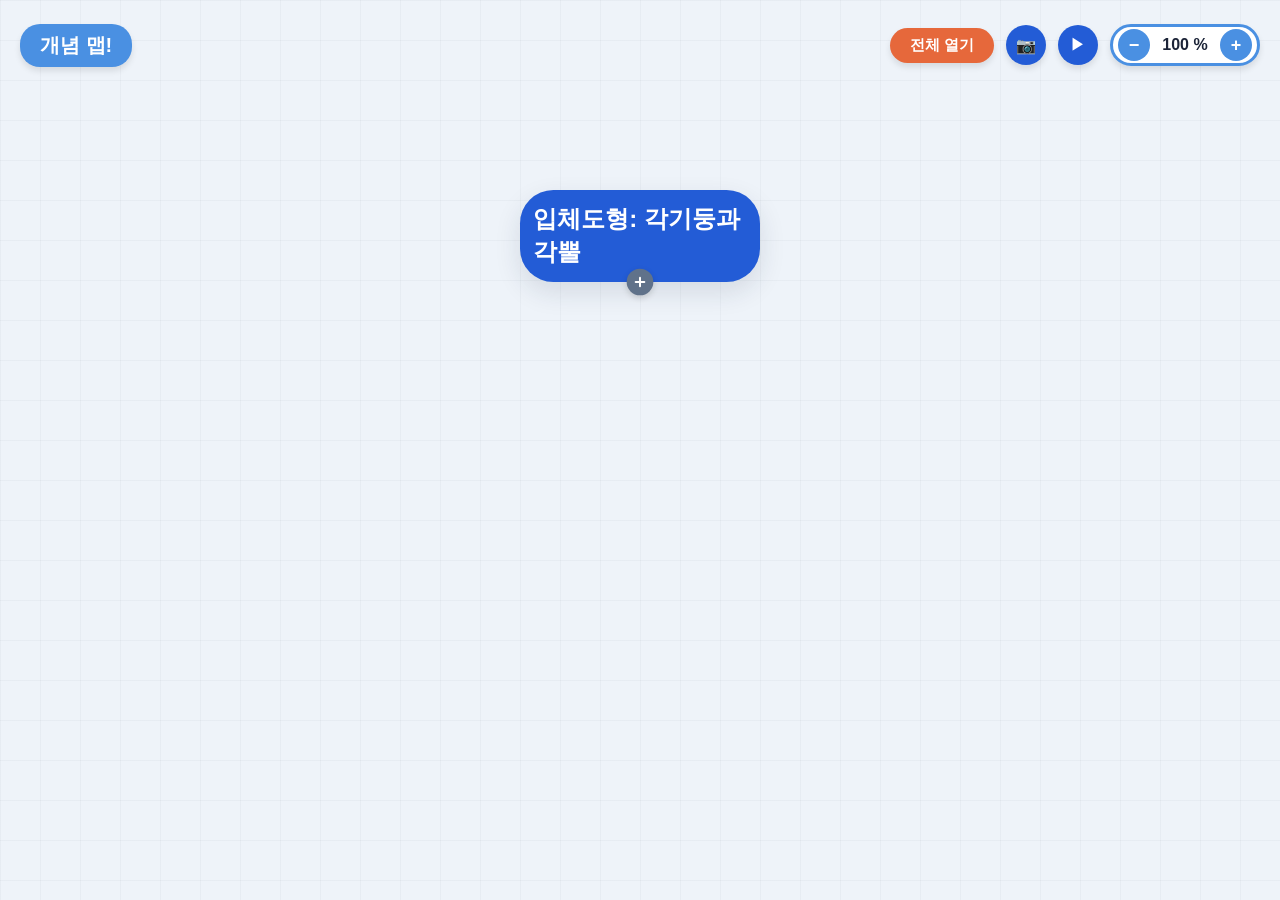
==== commit b0908acc: "260609: 상단 툴바 추가 및 전체 열기, 배율 조절 기능 구현" ====
--- a/260609/index.html
+++ b/260609/index.html
@@ -7,6 +7,25 @@
         <link rel="stylesheet" href="styles.css" />
     </head>
     <body>
+        <header id="top-toolbar" aria-label="상단 도구 모음">
+            <div class="logo-area">
+                <span class="logo-text">개념 맵!</span>
+            </div>
+            <div class="control-area">
+                <button type="button" id="btn-all-open" class="btn-rect">전체 열기</button>
+                <button type="button" id="btn-capture" class="btn-circle" aria-label="화면 캡처">
+                    <span class="icon-camera" aria-hidden="true">📷</span>
+                </button>
+                <button type="button" id="btn-play" class="btn-circle" aria-label="재생">
+                    <span class="icon-play" aria-hidden="true">▶</span>
+                </button>
+                <div class="zoom-controls" aria-label="화면 배율 조절">
+                    <button type="button" id="btn-zoom-out" aria-label="축소">−</button>
+                    <span id="zoom-indicator" aria-live="polite">100 %</span>
+                    <button type="button" id="btn-zoom-in" aria-label="확대">+</button>
+                </div>
+            </div>
+        </header>
         <main id="viewport" aria-label="입체도형 개념 맵 인터랙티브">
             <section id="stage">
                 <div class="mindmap">
--- a/260609/styles.css
+++ b/260609/styles.css
@@ -208,7 +208,7 @@
 .line-a {
     left: 960px;
     top: 220px;
-    width: 242px;         /* 정밀 계산 거리: 241.66px */
+    width: 242px; /* 정밀 계산 거리: 241.66px */
     transform: rotate(155.6deg); /* 정밀 계산 각도: 155.56° */
 }
 
@@ -216,8 +216,8 @@
 .line-b {
     left: 960px;
     top: 220px;
-    width: 242px;         /* 정밀 계산 거리: 241.66px */
-    transform: rotate(24.4deg);  /* 정밀 계산 각도: 24.44° */
+    width: 242px; /* 정밀 계산 거리: 241.66px */
+    transform: rotate(24.4deg); /* 정밀 계산 각도: 24.44° */
 }
 
 /* 개념 카드 공통 디자인 */
@@ -420,3 +420,99 @@
     width: 460px;
     transform: rotate(68deg);
 }
+
+/* styles.css 하단에 추가 */
+
+/* 상단 툴바 레이아웃 */
+#top-toolbar {
+    position: fixed;
+    top: 15px;
+    left: 20px;
+    right: 20px;
+    height: 60px;
+    display: flex;
+    justify-content: space-between;
+    align-items: center;
+    z-index: 100; /* 최상단 고정 */
+    pointer-events: auto;
+}
+
+.logo-area {
+    background: #4a90e2;
+    color: #fff;
+    padding: 8px 20px;
+    border-radius: 20px;
+    font-weight: bold;
+    font-size: 20px;
+    box-shadow: 0 4px 6px rgba(0, 0, 0, 0.1);
+}
+
+.control-area {
+    display: flex;
+    align-items: center;
+    gap: 12px;
+}
+
+/* 전체 열기 버튼 (주황색 사각형) */
+.btn-rect {
+    background: #e6683b; /* 메인 오렌지 */
+    color: white;
+    border: none;
+    border-radius: 18px;
+    padding: 8px 20px;
+    font-weight: bold;
+    font-size: 15px;
+    box-shadow: 0 4px 6px rgba(0, 0, 0, 0.1);
+    transition: transform 0.1s;
+}
+
+/* 동그라미 아이콘 버튼들 */
+.btn-circle {
+    width: 40px;
+    height: 40px;
+    border: none;
+    border-radius: 50%;
+    background: #235cd6; /* 파란색 베이스 */
+    color: white;
+    display: grid;
+    place-items: center;
+    font-size: 16px;
+    box-shadow: 0 4px 6px rgba(0, 0, 0, 0.1);
+}
+
+/* 확대 / 축소 컨트롤 바 */
+.zoom-controls {
+    display: flex;
+    align-items: center;
+    background: #fff;
+    border: 3px solid #4a90e2;
+    border-radius: 25px;
+    padding: 2px 5px;
+    box-shadow: 0 4px 6px rgba(0, 0, 0, 0.1);
+}
+
+.zoom-controls button {
+    width: 32px;
+    height: 32px;
+    border: none;
+    background: #4a90e2;
+    color: white;
+    font-size: 18px;
+    font-weight: bold;
+    border-radius: 50%;
+    display: grid;
+    place-items: center;
+}
+
+#zoom-indicator {
+    min-width: 70px;
+    text-align: center;
+    font-weight: bold;
+    color: #1c2438;
+    font-size: 16px;
+}
+
+/* 클릭 피드백 효과 */
+#top-toolbar button:active {
+    transform: scale(0.95);
+}
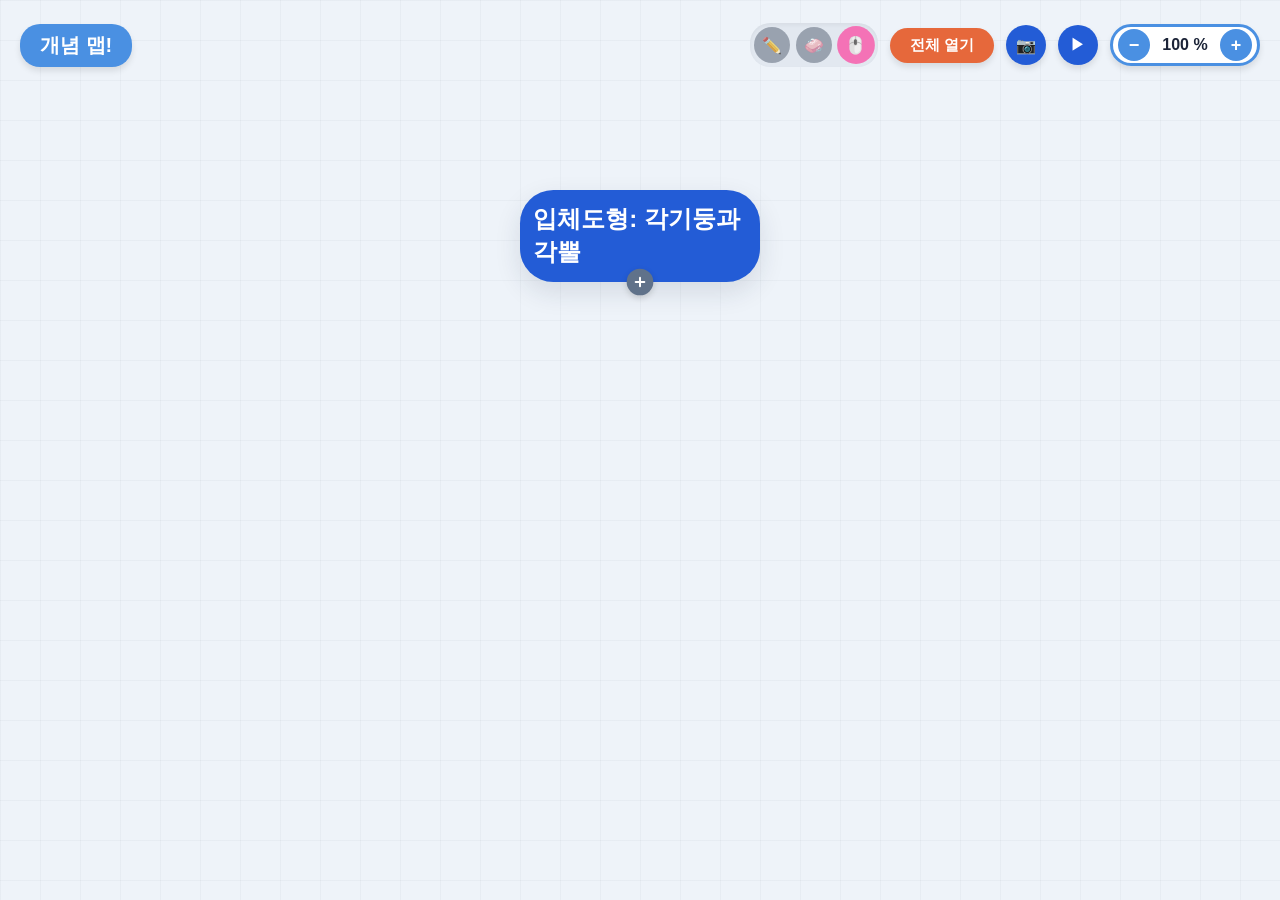
==== commit b38ea3db: "260609: 그리기/지우개/포인터 모드 추가 및 캔버스 드로잉 기능 구현" ====
--- a/260609/index.html
+++ b/260609/index.html
@@ -5,6 +5,7 @@
         <meta name="viewport" content="width=device-width, initial-scale=1" />
         <title>한눈에 보는 수학 맵! - 각기둥·각뿔 편</title>
         <link rel="stylesheet" href="styles.css" />
+        <script src="https://cdnjs.cloudflare.com/ajax/libs/html2canvas/1.4.1/html2canvas.min.js"></script>
     </head>
     <body>
         <header id="top-toolbar" aria-label="상단 도구 모음">
@@ -12,6 +13,23 @@
                 <span class="logo-text">개념 맵!</span>
             </div>
             <div class="control-area">
+                <div class="mode-controls" aria-label="작업 모드 선택">
+                    <button type="button" id="btn-mode-draw" class="btn-mode" aria-label="그리기 모드">
+                        ✏️
+                    </button>
+                    <button type="button" id="btn-mode-erase" class="btn-mode" aria-label="지우개 모드">
+                        🧼
+                    </button>
+                    <button
+                        type="button"
+                        id="btn-mode-pointer"
+                        class="btn-mode is-active"
+                        aria-label="포인터 모드"
+                    >
+                        🖱️
+                    </button>
+                </div>
+
                 <button type="button" id="btn-all-open" class="btn-rect">전체 열기</button>
                 <button type="button" id="btn-capture" class="btn-circle" aria-label="화면 캡처">
                     <span class="icon-camera" aria-hidden="true">📷</span>
@@ -26,7 +44,10 @@
                 </div>
             </div>
         </header>
+
         <main id="viewport" aria-label="입체도형 개념 맵 인터랙티브">
+            <canvas id="drawing-canvas"></canvas>
+
             <section id="stage">
                 <div class="mindmap">
                     <article class="center-topic">
--- a/260609/styles.css
+++ b/260609/styles.css
@@ -516,3 +516,137 @@
 #top-toolbar button:active {
     transform: scale(0.95);
 }
+
+/* ==================================================
+   ✏️ 그리기/지우개/포인터 모드 및 캔버스 스타일
+   ================================================== */
+
+/* 화면 전체를 덮는 드로잉 캔버스 */
+#drawing-canvas {
+    position: fixed;
+    inset: 0;
+    width: 100%;
+    height: 100%;
+    z-index: 50; /* 마인드맵보단 위, 상단 툴바(#top-toolbar)보다는 아래 */
+    pointer-events: none; /* 기본 상태(포인터 모드)에서는 클릭이 관통되어 마인드맵 조작 가능 */
+}
+
+/* 그리기나 지우개 모드일 때는 캔버스가 마우스를 획득 */
+body.mode-draw #drawing-canvas,
+body.mode-erase #drawing-canvas {
+    pointer-events: auto;
+}
+
+body.mode-draw #drawing-canvas {
+    cursor: crosshair;
+} /* 그리기 십자선 커서 */
+body.mode-erase #drawing-canvas {
+    cursor: cell;
+} /* 지우개 커서 */
+
+/* 모드 버튼 컨테이너 (둥근 보드 형태) */
+.mode-controls {
+    display: flex;
+    gap: 6px;
+    background: #e2e8f0;
+    padding: 4px;
+    border-radius: 20px;
+    box-shadow: inset 0 2px 4px rgba(0, 0, 0, 0.05);
+}
+
+/* 모드 버튼 공통 스타일 (기본은 비활성화 = 회색조) */
+.btn-mode {
+    width: 36px;
+    height: 36px;
+    border: none;
+    border-radius: 50%;
+    background: #94a3b8; /* 비활성 회색 */
+    font-size: 16px;
+    display: grid;
+    place-items: center;
+    transition: all 0.2s ease;
+    filter: grayscale(40%);
+}
+
+/* 개별 활성화 컬러 매핑 (이미지 기반 옐로우/오렌지/핑크 톤) */
+#btn-mode-draw.is-active {
+    background: #facc15;
+    filter: grayscale(0%);
+    transform: scale(1.05);
+} /* 그리기: 노랑 */
+#btn-mode-erase.is-active {
+    background: #fb923c;
+    filter: grayscale(0%);
+    transform: scale(1.05);
+} /* 지우개: 주황 */
+#btn-mode-pointer.is-active {
+    background: #f472b6;
+    filter: grayscale(0%);
+    transform: scale(1.05);
+} /* 포인터: 분홍 */
+
+/* 상단 툴바 기본 배치 배치 고정 및 클리핑 정상화 */
+#top-toolbar {
+    position: fixed;
+    top: 15px;
+    left: 20px;
+    right: 20px;
+    height: 60px;
+    display: flex;
+    justify-content: space-between;
+    align-items: center;
+    z-index: 100;
+}
+.control-area {
+    display: flex;
+    align-items: center;
+    gap: 12px;
+}
+.btn-rect {
+    background: #e6683b;
+    color: white;
+    border: none;
+    border-radius: 18px;
+    padding: 8px 20px;
+    font-weight: bold;
+    font-size: 15px;
+    box-shadow: 0 4px 6px rgba(0, 0, 0, 0.1);
+}
+.btn-circle {
+    width: 40px;
+    height: 40px;
+    border: none;
+    border-radius: 50%;
+    background: #235cd6;
+    color: white;
+    display: grid;
+    place-items: center;
+    font-size: 16px;
+    box-shadow: 0 4px 6px rgba(0, 0, 0, 0.1);
+}
+.zoom-controls {
+    display: flex;
+    align-items: center;
+    background: #fff;
+    border: 3px solid #4a90e2;
+    border-radius: 25px;
+    padding: 2px 5px;
+}
+.zoom-controls button {
+    width: 32px;
+    height: 32px;
+    border: none;
+    background: #4a90e2;
+    color: white;
+    font-size: 18px;
+    font-weight: bold;
+    border-radius: 50%;
+    display: grid;
+    place-items: center;
+}
+#zoom-indicator {
+    min-width: 70px;
+    text-align: center;
+    font-weight: bold;
+    color: #1c2438;
+}
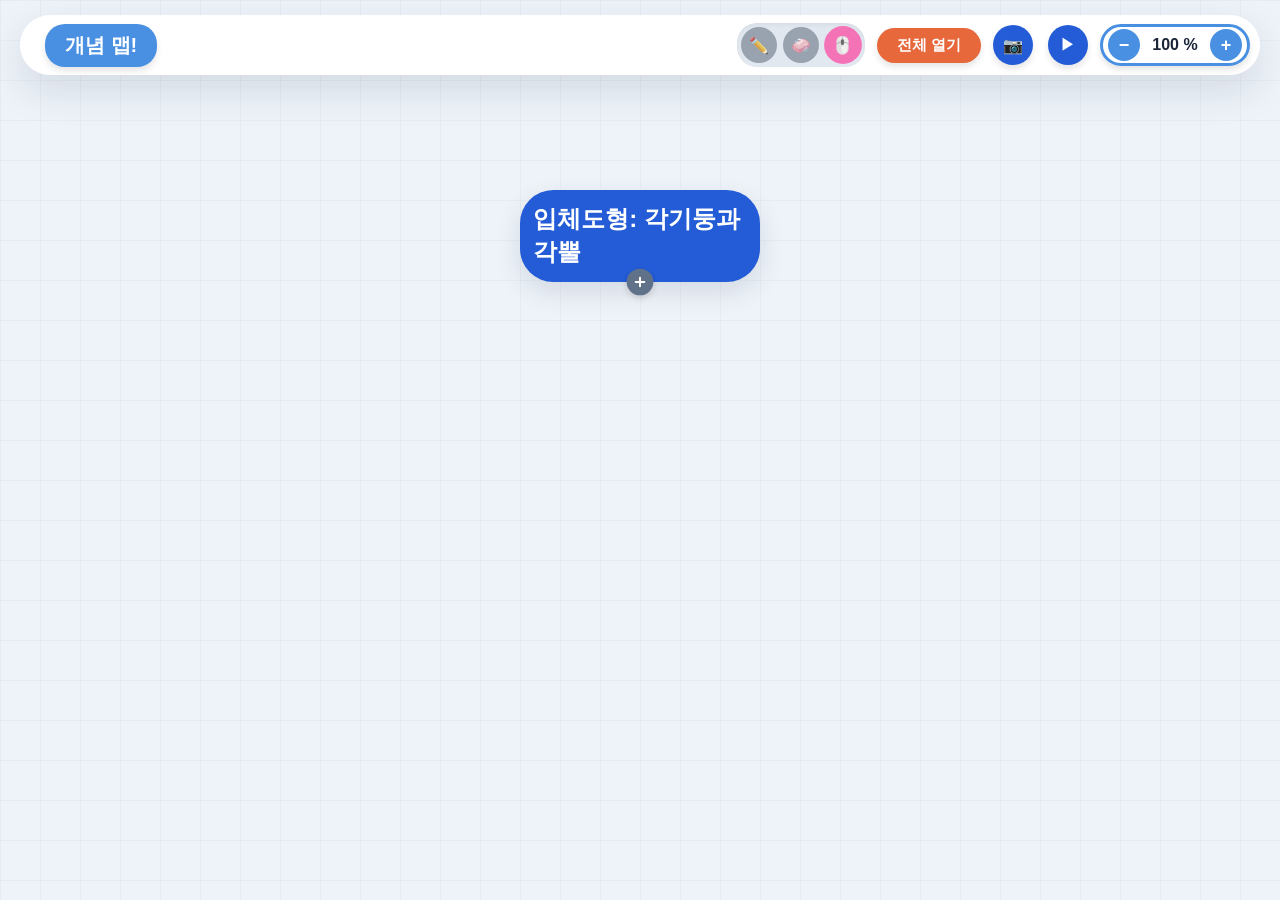
==== commit fbf0e80b: "260609: 플레이어 UI 추가" ====
--- a/260609/index.html
+++ b/260609/index.html
@@ -9,34 +9,61 @@
     </head>
     <body>
         <header id="top-toolbar" aria-label="상단 도구 모음">
-            <div class="logo-area">
-                <span class="logo-text">개념 맵!</span>
+            <div class="toolbar-default-view">
+                <div class="logo-area">
+                    <span class="logo-text">개념 맵!</span>
+                </div>
+                <div class="control-area">
+                    <div class="mode-controls" aria-label="작업 모드 선택">
+                        <button type="button" id="btn-mode-draw" class="btn-mode" aria-label="그리기 모드">
+                            ✏️
+                        </button>
+                        <button type="button" id="btn-mode-erase" class="btn-mode" aria-label="지우개 모드">
+                            🧼
+                        </button>
+                        <button
+                            type="button"
+                            id="btn-mode-pointer"
+                            class="btn-mode is-active"
+                            aria-label="포인터 모드"
+                        >
+                            🖱️
+                        </button>
+                    </div>
+
+                    <button type="button" id="btn-all-open" class="btn-rect">전체 열기</button>
+                    <button type="button" id="btn-capture" class="btn-circle" aria-label="화면 캡처">
+                        📷
+                    </button>
+                </div>
             </div>
-            <div class="control-area">
-                <div class="mode-controls" aria-label="작업 모드 선택">
-                    <button type="button" id="btn-mode-draw" class="btn-mode" aria-label="그리기 모드">
-                        ✏️
-                    </button>
-                    <button type="button" id="btn-mode-erase" class="btn-mode" aria-label="지우개 모드">
-                        🧼
-                    </button>
-                    <button
-                        type="button"
-                        id="btn-mode-pointer"
-                        class="btn-mode is-active"
-                        aria-label="포인터 모드"
-                    >
-                        🖱️
-                    </button>
-                </div>
-
-                <button type="button" id="btn-all-open" class="btn-rect">전체 열기</button>
-                <button type="button" id="btn-capture" class="btn-circle" aria-label="화면 캡처">
-                    <span class="icon-camera" aria-hidden="true">📷</span>
-                </button>
-                <button type="button" id="btn-play" class="btn-circle" aria-label="재생">
-                    <span class="icon-play" aria-hidden="true">▶</span>
-                </button>
+
+            <div id="player-toolbar-layer" class="player-view-hidden">
+                <div class="player-left-controls">
+                    <button type="button" id="player-play-pause" aria-label="재생/일시정지">⏸️</button>
+                    <button type="button" id="player-stop" aria-label="정지">⏹️</button>
+                    <button type="button" id="player-repeat" aria-label="반복 토글">🔁</button>
+                </div>
+
+                <div class="player-timeline-area">
+                    <span class="time-display current-time">00:00</span>
+                    <div class="timeline-slider-wrapper">
+                        <input type="range" id="player-slider" min="0" max="100" value="30" />
+                    </div>
+                    <span class="time-display total-time">02:34</span>
+                </div>
+
+                <div class="player-right-controls">
+                    <button type="button" id="player-speed" class="player-badge">× 1.0</button>
+                    <button type="button" id="player-volume" aria-label="음량">🔊</button>
+                    <div class="volume-slider-wrapper">
+                        <div class="volume-bar-mock"></div>
+                    </div>
+                </div>
+            </div>
+
+            <div class="toolbar-fixed-right">
+                <button type="button" id="btn-play" class="btn-circle" aria-label="재생">▶</button>
                 <div class="zoom-controls" aria-label="화면 배율 조절">
                     <button type="button" id="btn-zoom-out" aria-label="축소">−</button>
                     <span id="zoom-indicator" aria-live="polite">100 %</span>
@@ -47,7 +74,6 @@
 
         <main id="viewport" aria-label="입체도형 개념 맵 인터랙티브">
             <canvas id="drawing-canvas"></canvas>
-
             <section id="stage">
                 <div class="mindmap">
                     <article class="center-topic">
--- a/260609/styles.css
+++ b/260609/styles.css
@@ -650,3 +650,183 @@
     font-weight: bold;
     color: #1c2438;
 }
+
+/* ==================================================
+   🎵 플레이어(재생 제어) UI 전용 스타일
+   ================================================== */
+
+/* 상단 툴바 레이아웃 유연성 개편 */
+#top-toolbar {
+    position: fixed;
+    top: 15px;
+    left: 20px;
+    right: 20px;
+    height: 60px;
+    background: #fff;
+    border-radius: 30px;
+    box-shadow: var(--shadow);
+    display: flex;
+    align-items: center;
+    padding: 0 10px 0 25px;
+    z-index: 100;
+    overflow: hidden;
+}
+
+/* 기본 도구 모음 뷰 영역 */
+.toolbar-default-view {
+    display: flex;
+    align-items: center;
+    justify-content: space-between;
+    flex: 1;
+    transition:
+        opacity 0.2s ease,
+        transform 0.2s ease;
+}
+
+/* 우측 마스터 제어구역 고정 */
+.toolbar-fixed-right {
+    display: flex;
+    align-items: center;
+    gap: 12px;
+    margin-left: 15px;
+    z-index: 105;
+}
+
+/* 플레이어 제어 바 전체 컨테이너 (교과서 색상 반영) */
+#player-toolbar-layer {
+    position: absolute;
+    left: 0;
+    top: 0;
+    bottom: 0;
+    right: 320px; /* 우측 배율 제어 공간을 제외하고 가득 채움 */
+    background: linear-gradient(to right, #5c93f0, #7cb0ff);
+    display: flex;
+    align-items: center;
+    padding: 0 20px;
+    gap: 20px;
+    transition: all 0.3s cubic-bezier(0.4, 0, 0.2, 1);
+    border-radius: 30px 0 0 30px;
+}
+
+/* 클래스 분기를 이용한 스위칭 디스플레이 제어 */
+.player-view-hidden {
+    opacity: 0;
+    transform: translateY(-100%);
+    pointer-events: none;
+}
+.player-view-active {
+    opacity: 1;
+    transform: translateY(0);
+    pointer-events: auto;
+}
+
+/* 기본 도구 숨김용 유틸 클래스 */
+.default-view-fadeout {
+    opacity: 0;
+    transform: translateY(20px);
+    pointer-events: none;
+}
+
+/* 내부 그룹별 가로 정렬 */
+.player-left-controls,
+.player-right-controls {
+    display: flex;
+    align-items: center;
+    gap: 12px;
+}
+
+/* 플레이어 아이콘 버튼 공통 디자인 */
+.player-left-controls button,
+.player-right-controls button {
+    background: transparent;
+    border: none;
+    font-size: 18px;
+    color: white;
+    width: 32px;
+    height: 32px;
+    display: grid;
+    place-items: center;
+    border-radius: 50%;
+    transition: background 0.2s;
+}
+.player-left-controls button:hover,
+.player-right-controls button:hover {
+    background: rgba(255, 255, 255, 0.2);
+}
+
+/* 타임라인 메인 타겟 존 */
+.player-timeline-area {
+    flex: 1;
+    display: flex;
+    align-items: center;
+    gap: 10px;
+}
+.time-display {
+    color: white;
+    font-size: 13px;
+    font-weight: bold;
+    font-family: monospace;
+}
+
+.timeline-slider-wrapper {
+    flex: 1;
+    display: flex;
+    align-items: center;
+}
+
+/* 커스텀 Range 인풋 스타일링 */
+#player-slider {
+    -webkit-appearance: none;
+    appearance: none;
+    width: 100%;
+    height: 6px;
+    background: rgba(255, 255, 255, 0.4);
+    border-radius: 3px;
+    outline: none;
+}
+#player-slider::-webkit-slider-thumb {
+    -webkit-appearance: none;
+    appearance: none;
+    width: 14px;
+    height: 14px;
+    border-radius: 50%;
+    background: white;
+    cursor: pointer;
+    box-shadow: 0 2px 4px rgba(0, 0, 0, 0.2);
+}
+
+/* 배속 뱃지 태그 */
+.player-badge {
+    background: rgba(255, 255, 255, 0.2) !important;
+    border: 1px solid rgba(255, 255, 255, 0.4) !important;
+    border-radius: 12px !important;
+    width: auto !important;
+    padding: 2px 10px !important;
+    font-size: 12px !important;
+    font-weight: bold;
+}
+
+/* 볼륨 가상 인디케이터 바 */
+.volume-slider-wrapper {
+    width: 60px;
+    height: 6px;
+    background: rgba(255, 255, 255, 0.4);
+    border-radius: 3px;
+    position: relative;
+}
+.volume-bar-mock {
+    position: absolute;
+    left: 0;
+    top: 0;
+    bottom: 0;
+    width: 70%;
+    background: #fff;
+    border-radius: 3px;
+}
+
+/* ❌ 닫기 상태일 때 재생버튼 전용 스타일 */
+#btn-play.is-close-state {
+    background: #1c2438; /* 닫기 모드일 땐 어두운 회색조로 교체 */
+    font-size: 14px;
+    font-weight: bold;
+}
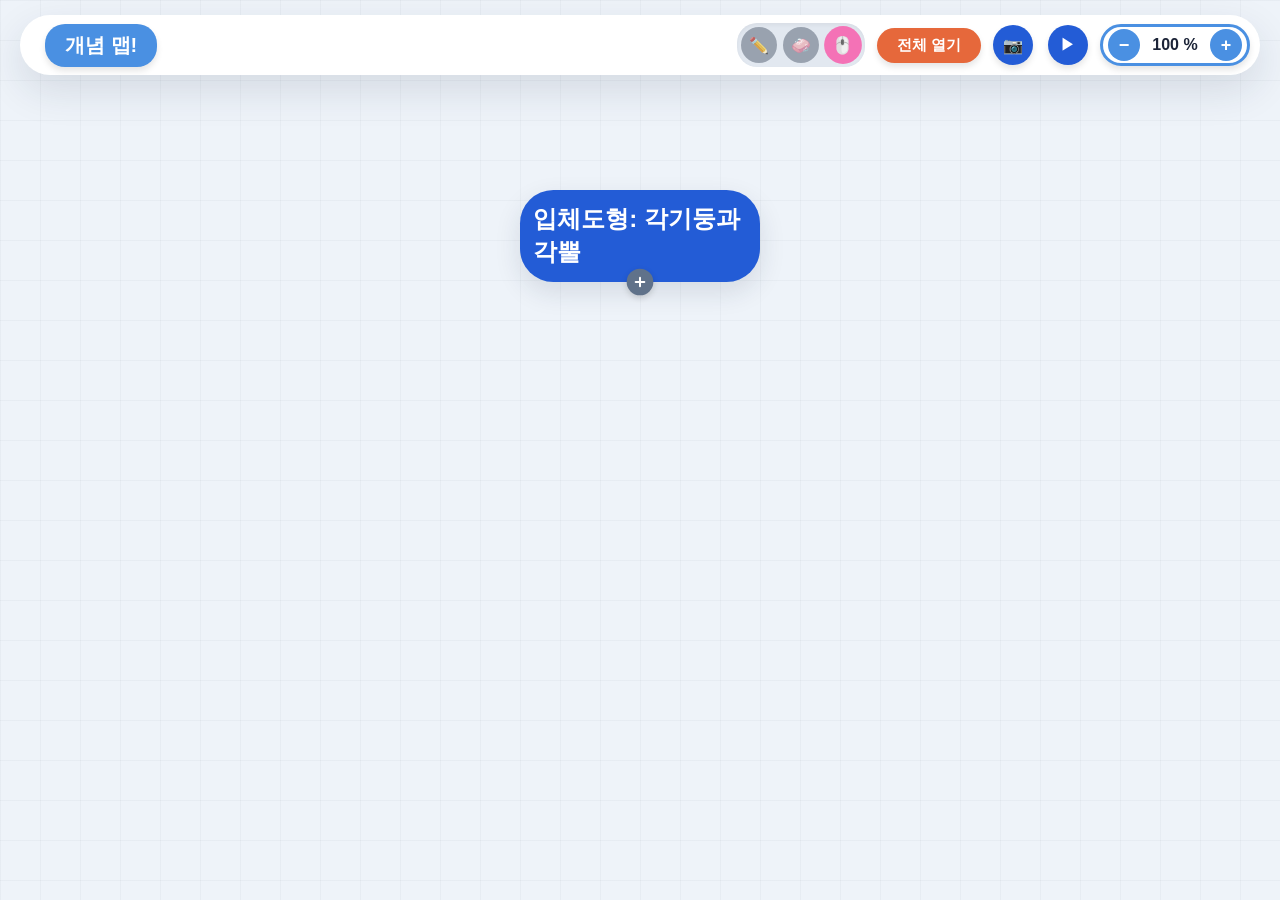
==== commit b1e6e155: "260609: 오디오 플레이어 기능 추가" ====
--- a/260609/index.html
+++ b/260609/index.html
@@ -15,26 +15,12 @@
                 </div>
                 <div class="control-area">
                     <div class="mode-controls" aria-label="작업 모드 선택">
-                        <button type="button" id="btn-mode-draw" class="btn-mode" aria-label="그리기 모드">
-                            ✏️
-                        </button>
-                        <button type="button" id="btn-mode-erase" class="btn-mode" aria-label="지우개 모드">
-                            🧼
-                        </button>
-                        <button
-                            type="button"
-                            id="btn-mode-pointer"
-                            class="btn-mode is-active"
-                            aria-label="포인터 모드"
-                        >
-                            🖱️
-                        </button>
-                    </div>
-
+                        <button type="button" id="btn-mode-draw" class="btn-mode">✏️</button>
+                        <button type="button" id="btn-mode-erase" class="btn-mode">🧼</button>
+                        <button type="button" id="btn-mode-pointer" class="btn-mode is-active">🖱️</button>
+                    </div>
                     <button type="button" id="btn-all-open" class="btn-rect">전체 열기</button>
-                    <button type="button" id="btn-capture" class="btn-circle" aria-label="화면 캡처">
-                        📷
-                    </button>
+                    <button type="button" id="btn-capture" class="btn-circle">📷</button>
                 </div>
             </div>
 
@@ -42,32 +28,41 @@
                 <div class="player-left-controls">
                     <button type="button" id="player-play-pause" aria-label="재생/일시정지">⏸️</button>
                     <button type="button" id="player-stop" aria-label="정지">⏹️</button>
-                    <button type="button" id="player-repeat" aria-label="반복 토글">🔁</button>
+                    <button type="button" id="player-repeat" aria-label="반복">🔁</button>
                 </div>
 
                 <div class="player-timeline-area">
                     <span class="time-display current-time">00:00</span>
                     <div class="timeline-slider-wrapper">
-                        <input type="range" id="player-slider" min="0" max="100" value="30" />
+                        <input type="range" id="player-slider" min="0" max="154" value="0" />
                     </div>
                     <span class="time-display total-time">02:34</span>
                 </div>
 
-                <div class="player-right-controls">
+                <div class="player-right-controls" style="position: relative">
                     <button type="button" id="player-speed" class="player-badge">× 1.0</button>
+                    <div id="speed-picker-menu" class="speed-menu-hidden">
+                        <button data-speed="0.5">0.5배속</button>
+                        <button data-speed="0.7">0.7배속</button>
+                        <button data-speed="1.0" class="active-speed">1.0배속 (보통)</button>
+                        <button data-speed="1.2">1.2배속</button>
+                        <button data-speed="1.5">1.5배속</button>
+                        <button data-speed="2.0">2.0배속</button>
+                    </div>
+
                     <button type="button" id="player-volume" aria-label="음량">🔊</button>
                     <div class="volume-slider-wrapper">
-                        <div class="volume-bar-mock"></div>
+                        <input type="range" id="volume-range-slider" min="0" max="1" step="0.1" value="0.7" />
                     </div>
                 </div>
             </div>
 
             <div class="toolbar-fixed-right">
-                <button type="button" id="btn-play" class="btn-circle" aria-label="재생">▶</button>
-                <div class="zoom-controls" aria-label="화면 배율 조절">
-                    <button type="button" id="btn-zoom-out" aria-label="축소">−</button>
-                    <span id="zoom-indicator" aria-live="polite">100 %</span>
-                    <button type="button" id="btn-zoom-in" aria-label="확대">+</button>
+                <button type="button" id="btn-play" class="btn-circle">▶</button>
+                <div class="zoom-controls">
+                    <button type="button" id="btn-zoom-out">−</button>
+                    <span id="zoom-indicator">100 %</span>
+                    <button type="button" id="btn-zoom-in">+</button>
                 </div>
             </div>
         </header>
--- a/260609/styles.css
+++ b/260609/styles.css
@@ -830,3 +830,69 @@
     font-size: 14px;
     font-weight: bold;
 }
+
+/* ==================================================
+   🎵 플레이어 조작 기능용 세부 보정 스타일
+   ================================================== */
+#speed-picker-menu {
+    position: absolute;
+    bottom: -185px;
+    left: 50%;
+    transform: translateX(-50%);
+    background: #ffffff;
+    border: 2px solid #5c93f0;
+    border-radius: 12px;
+    display: flex;
+    flex-direction: column;
+    padding: 5px 0;
+    width: 95px;
+    box-shadow: 0 4px 15px rgba(0, 0, 0, 0.15);
+    z-index: 200;
+    transition:
+        opacity 0.15s,
+        transform 0.15s;
+}
+.speed-menu-hidden {
+    opacity: 0;
+    pointer-events: none;
+    transform: translateX(-50%) translateY(-10px);
+}
+#speed-picker-menu button {
+    background: transparent;
+    color: #1c2438 !important;
+    font-size: 13px !important;
+    padding: 6px 12px;
+    width: 100% !important;
+    height: auto !important;
+    border-radius: 0 !important;
+    text-align: center;
+    font-weight: 500;
+}
+#speed-picker-menu button:hover {
+    background: #edf4ff;
+}
+#speed-picker-menu button.active-speed {
+    color: #235cd6 !important;
+    font-weight: bold;
+}
+
+/* 볼륨 슬라이더 커스텀 */
+#volume-range-slider {
+    -webkit-appearance: none;
+    appearance: none;
+    width: 70px;
+    height: 6px;
+    background: rgba(255, 255, 255, 0.4);
+    border-radius: 3px;
+    outline: none;
+    cursor: pointer;
+}
+#volume-range-slider::-webkit-slider-thumb {
+    -webkit-appearance: none;
+    appearance: none;
+    width: 12px;
+    height: 12px;
+    border-radius: 50%;
+    background: #ffffff;
+    box-shadow: 0 1px 3px rgba(0, 0, 0, 0.3);
+}
